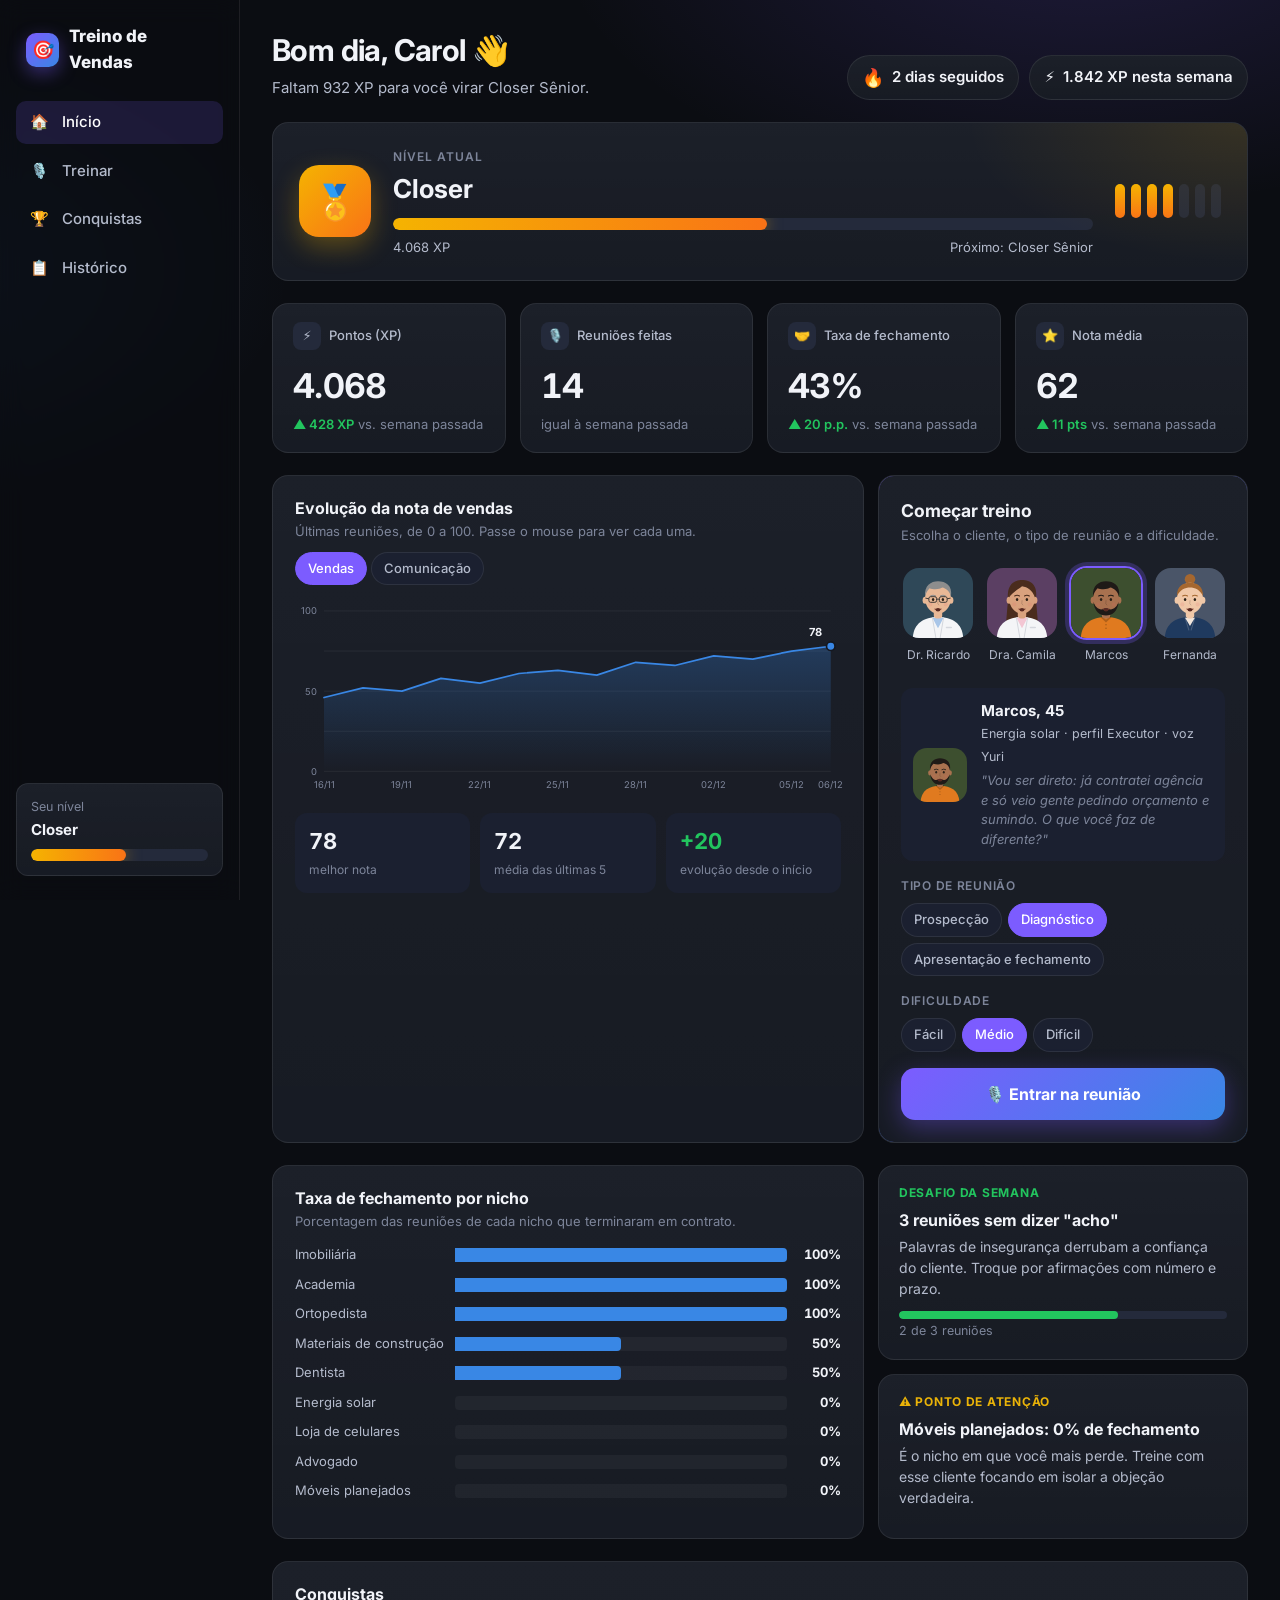
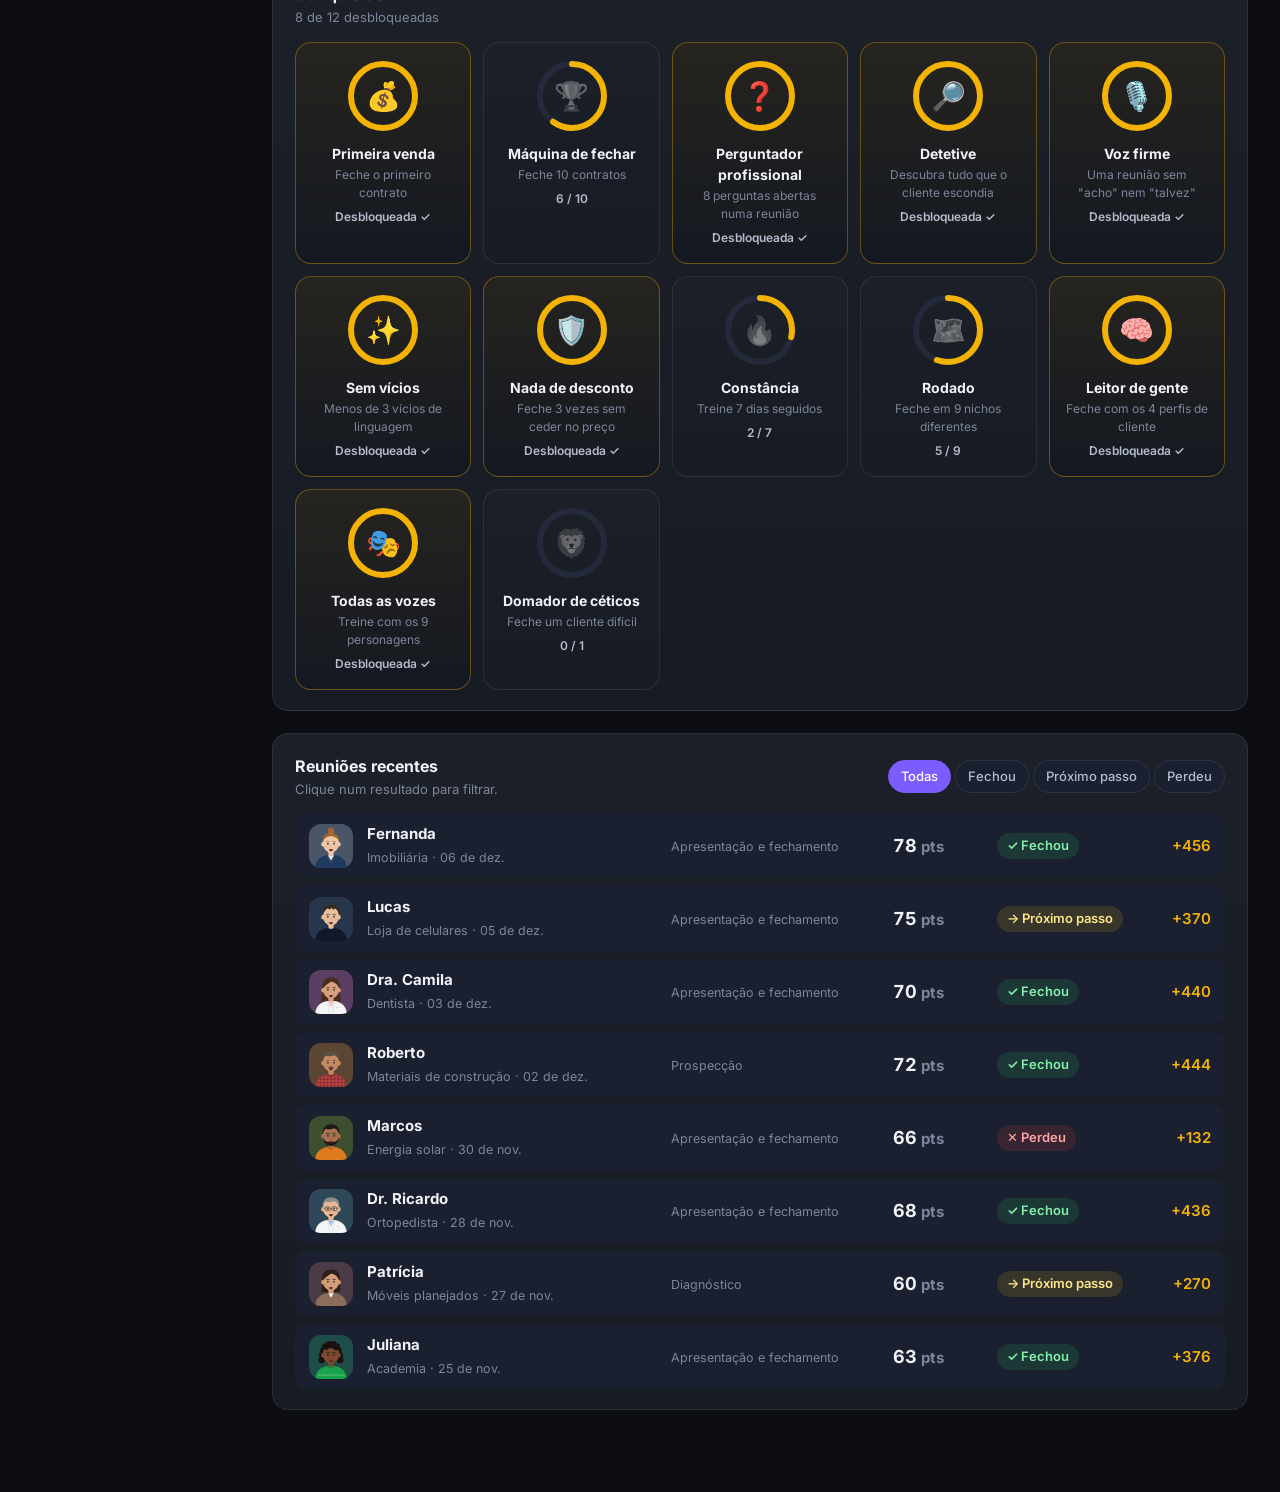
==== prototipo/index.html @ 2d4c59d6 "Página inicial com pontos, taxa de fechamento e conquistas; sala ligada ao histórico" ====
<!doctype html>
<html lang="pt-BR">
<head>
<meta charset="utf-8">
<meta name="viewport" content="width=device-width, initial-scale=1">
<title>Treino de Vendas</title>
<link rel="stylesheet" href="estilo.css">
<style>
  .app { display: grid; grid-template-columns: 240px 1fr; min-height: 100vh; }

  /* Navegação */
  .nav { position: sticky; top: 0; height: 100vh; padding: 24px 16px; display: flex; flex-direction: column; gap: 6px; border-right: 1px solid var(--borda); background: rgba(11, 13, 18, .6); backdrop-filter: blur(12px); }
  .logo { display: flex; align-items: center; gap: 10px; font-weight: 800; font-size: 17px; padding: 0 10px 20px; }
  .logo i { width: 34px; height: 34px; border-radius: 10px; background: var(--gradiente); display: grid; place-items: center; font-style: normal; font-size: 18px; box-shadow: 0 6px 18px rgba(124,92,255,.4); }
  .nav a { display: flex; align-items: center; gap: 12px; padding: 10px 12px; border-radius: 10px; color: var(--texto-2); font-weight: 500; transition: background .15s, color .15s; }
  .nav a:hover { background: var(--superficie-2); color: var(--texto); }
  .nav a.on { background: rgba(124, 92, 255, .16); color: #fff; }
  .nav a span { width: 22px; text-align: center; }
  .nav .rodape { margin-top: auto; padding: 14px; border-radius: 12px; }
  .nav .rodape small { color: var(--texto-3); display: block; }
  .nav .rodape b { display: block; margin: 2px 0 8px; }

  main { padding: 28px 32px 60px; max-width: 1280px; width: 100%; }
  section { margin-bottom: 22px; }

  /* Topo */
  .ola { display: flex; justify-content: space-between; align-items: flex-end; gap: 16px; flex-wrap: wrap; margin-bottom: 22px; }
  .ola h1 { margin: 0; font-size: 30px; letter-spacing: -.02em; }
  .ola p { margin: 4px 0 0; color: var(--texto-2); }
  .pilulas { display: flex; gap: 10px; flex-wrap: wrap; }
  .pilula { display: flex; align-items: center; gap: 8px; padding: 8px 14px; border-radius: 999px; font-weight: 600; }
  .pilula .fogo { font-size: 18px; animation: tremer 1.6s ease-in-out infinite; display: inline-block; }
  @keyframes tremer { 50% { transform: scale(1.15) rotate(-6deg); } }

  /* Nível */
  .nivel { display: grid; grid-template-columns: auto 1fr auto; gap: 22px; align-items: center; padding: 22px 26px; position: relative; overflow: hidden; }
  .nivel::after { content: ""; position: absolute; inset: 0; background: radial-gradient(400px 200px at 100% 0, rgba(245,179,1,.12), transparent 70%); pointer-events: none; }
  .medalha { width: 72px; height: 72px; border-radius: 20px; background: linear-gradient(135deg, #f5b301, #f97316); display: grid; place-items: center; font-size: 34px; box-shadow: 0 10px 26px rgba(245,179,1,.3); }
  .nivel small { color: var(--texto-3); text-transform: uppercase; letter-spacing: .08em; font-size: 12px; font-weight: 600; }
  .nivel h2 { margin: 2px 0 10px; font-size: 26px; }
  .barra-xp { height: 12px; border-radius: 6px; background: var(--superficie-3); overflow: hidden; }
  .barra-xp i { display: block; height: 100%; width: 0; border-radius: 6px; background: linear-gradient(90deg, #f5b301, #f97316); transition: width 1.2s cubic-bezier(.2,.8,.2,1); box-shadow: 0 0 16px rgba(245,179,1,.5); }
  .xp-txt { display: flex; justify-content: space-between; margin-top: 8px; color: var(--texto-2); font-size: 13px; }
  .degraus { display: flex; gap: 6px; }
  .degraus span { width: 10px; height: 34px; border-radius: 5px; background: var(--superficie-3); }
  .degraus span.on { background: linear-gradient(180deg, #f5b301, #f97316); }

  /* Indicadores */
  .indicadores { display: grid; grid-template-columns: repeat(4, 1fr); gap: 14px; }
  .indicador { padding: 18px 20px; transition: transform .2s, border-color .2s; }
  .indicador:hover { transform: translateY(-3px); border-color: var(--borda-forte); }
  .indicador .rot { color: var(--texto-2); font-size: 13px; font-weight: 500; display: flex; align-items: center; gap: 8px; }
  .indicador .rot i { font-style: normal; width: 28px; height: 28px; border-radius: 8px; display: grid; place-items: center; background: var(--superficie-3); }
  .indicador b { display: block; font-size: 34px; letter-spacing: -.02em; margin: 10px 0 4px; font-variant-numeric: tabular-nums; }
  .variacao { font-size: 13px; color: var(--texto-3); }
  .variacao .sobe { color: var(--bom); font-weight: 600; }
  .variacao .desce { color: var(--critico); font-weight: 600; }

  /* Grade principal */
  .grade-2 { display: grid; grid-template-columns: 1.6fr 1fr; gap: 14px; }
  .bloco { padding: 20px 22px; }
  .bloco-topo { display: flex; justify-content: space-between; align-items: center; gap: 10px; margin-bottom: 14px; flex-wrap: wrap; }
  .bloco h3 { margin: 0; font-size: 16px; }
  .bloco .sub { color: var(--texto-3); font-size: 13px; margin: 2px 0 0; }

  /* Gráfico de linha */
  .grafico { position: relative; }
  .grafico svg { width: 100%; height: auto; display: block; overflow: visible; }
  .grafico .grade line { stroke: rgba(255,255,255,.07); }
  .grafico .eixo text { fill: var(--texto-3); font-size: 11px; }
  .grafico .linha { fill: none; stroke: var(--serie-1); stroke-width: 2; stroke-linejoin: round; stroke-linecap: round; }
  .grafico .linha.anima { stroke-dasharray: var(--comp); stroke-dashoffset: var(--comp); animation: desenhar 1.2s cubic-bezier(.4,0,.2,1) forwards; }
  @keyframes desenhar { to { stroke-dashoffset: 0; } }
  .grafico .mira { stroke: var(--texto-3); stroke-width: 1; stroke-dasharray: 3 3; }
  .grafico .ponto { fill: var(--serie-1); stroke: var(--superficie); stroke-width: 2; }
  .dica { position: absolute; pointer-events: none; background: var(--superficie-3); border: 1px solid var(--borda-forte); border-radius: 10px; padding: 8px 12px; font-size: 13px; white-space: nowrap; transform: translate(-50%, -110%); opacity: 0; transition: opacity .12s; box-shadow: var(--sombra); }
  .dica.on { opacity: 1; }
  .dica b { display: block; font-size: 16px; }
  .dica small { color: var(--texto-2); }

  .mini { display: grid; grid-template-columns: repeat(3, 1fr); gap: 10px; margin-top: 18px; }
  .mini div { background: var(--superficie-2); border-radius: 12px; padding: 12px 14px; }
  .mini b { display: block; font-size: 22px; font-variant-numeric: tabular-nums; }
  .mini small { color: var(--texto-3); font-size: 12px; }

  /* Começar treino */
  .treino { padding: 22px; display: flex; flex-direction: column; gap: 16px; position: relative; overflow: hidden; }
  .treino::before { content: ""; position: absolute; inset: -1px; border-radius: var(--raio); padding: 1px; background: var(--gradiente); -webkit-mask: linear-gradient(#000 0 0) content-box, linear-gradient(#000 0 0); -webkit-mask-composite: xor; mask-composite: exclude; pointer-events: none; opacity: .7; }
  .rostos { display: flex; gap: 10px; overflow-x: auto; padding: 4px 2px 8px; scroll-snap-type: x mandatory; }
  .rosto { flex: 0 0 auto; width: 74px; border: 0; background: none; padding: 0; text-align: center; scroll-snap-align: start; }
  .rosto .foto { width: 74px; height: 74px; border-radius: 18px; overflow: hidden; border: 2px solid transparent; transition: transform .2s, border-color .2s; }
  .rosto .foto svg { width: 100%; height: 100%; display: block; }
  .rosto:hover .foto { transform: translateY(-3px); }
  .rosto.on .foto { border-color: var(--marca); box-shadow: 0 0 0 4px rgba(124,92,255,.25); }
  .rosto small { display: block; font-size: 12px; color: var(--texto-2); margin-top: 6px; white-space: nowrap; overflow: hidden; text-overflow: ellipsis; }
  .escolhido { display: flex; gap: 14px; align-items: center; padding: 12px; border-radius: 12px; background: var(--superficie-2); }
  .escolhido .foto { width: 54px; height: 54px; border-radius: 14px; overflow: hidden; flex: 0 0 auto; }
  .escolhido .foto svg { width: 100%; height: 100%; display: block; }
  .escolhido b { display: block; }
  .escolhido small { color: var(--texto-2); }
  .escolhido p { margin: 4px 0 0; font-size: 13px; color: var(--texto-3); font-style: italic; }
  .opcoes small { display: block; color: var(--texto-3); font-size: 12px; font-weight: 600; text-transform: uppercase; letter-spacing: .06em; margin-bottom: 8px; }
  .opcoes .linha-chips { display: flex; gap: 6px; flex-wrap: wrap; }
  .treino .botao-principal { width: 100%; }

  /* Barras por nicho */
  .barras { display: grid; gap: 10px; }
  .barra-linha { display: grid; grid-template-columns: 150px 1fr 44px; gap: 10px; align-items: center; font-size: 13px; position: relative; }
  .barra-linha span { color: var(--texto-2); white-space: nowrap; overflow: hidden; text-overflow: ellipsis; }
  .barra-linha .trilho { height: 14px; border-radius: 4px; background: rgba(255,255,255,.04); }
  .barra-linha .trilho i { display: block; height: 100%; width: 0; background: var(--serie-1); border-radius: 0 4px 4px 0; transition: width 1s cubic-bezier(.2,.8,.2,1); }
  .barra-linha b { text-align: right; font-variant-numeric: tabular-nums; }
  .barra-linha:hover .trilho i { filter: brightness(1.2); }

  /* Desafio e atenção */
  .desafio { display: grid; gap: 14px; }
  .missao { padding: 18px 20px; }
  .missao .etq { font-size: 12px; font-weight: 700; letter-spacing: .06em; text-transform: uppercase; }
  .missao h4 { margin: 6px 0 4px; font-size: 16px; }
  .missao p { margin: 0 0 12px; color: var(--texto-2); font-size: 14px; }
  .missao .prog { height: 8px; border-radius: 4px; background: var(--superficie-3); overflow: hidden; }
  .missao .prog i { display: block; height: 100%; background: var(--bom); border-radius: 4px; transition: width 1s; width: 0; }
  .missao small { color: var(--texto-3); }

  /* Conquistas */
  .conquistas { display: grid; grid-template-columns: repeat(auto-fill, minmax(170px, 1fr)); gap: 12px; }
  .medalhinha { padding: 16px; text-align: center; position: relative; transition: transform .2s; }
  .medalhinha:hover { transform: translateY(-3px) scale(1.02); }
  .anel { width: 74px; height: 74px; margin: 0 auto 10px; position: relative; }
  .anel svg { width: 100%; height: 100%; transform: rotate(-90deg); }
  .anel .fundo-anel { stroke: var(--superficie-3); }
  .anel .valor-anel { stroke: var(--ouro); stroke-linecap: round; transition: stroke-dashoffset 1.2s cubic-bezier(.2,.8,.2,1); }
  .anel span { position: absolute; inset: 0; display: grid; place-items: center; font-size: 28px; }
  .medalhinha:not(.feita) .anel span { filter: grayscale(1); opacity: .45; }
  .medalhinha.feita { border-color: rgba(245,179,1,.35); background: linear-gradient(180deg, rgba(245,179,1,.08), transparent), var(--superficie); }
  .medalhinha b { display: block; font-size: 14px; }
  .medalhinha small { display: block; color: var(--texto-3); font-size: 12px; margin-top: 2px; }
  .medalhinha .cont { font-size: 12px; color: var(--texto-2); margin-top: 6px; font-weight: 600; }

  /* Histórico */
  .lista { display: grid; gap: 8px; }
  .reuniao { display: grid; grid-template-columns: 44px 1.4fr 1fr 90px 130px 70px; gap: 14px; align-items: center; padding: 10px 14px; border-radius: 12px; background: var(--superficie-2); transition: background .15s; }
  .reuniao:hover { background: var(--superficie-3); }
  .reuniao .foto { width: 44px; height: 44px; border-radius: 12px; overflow: hidden; }
  .reuniao .foto svg { width: 100%; height: 100%; display: block; }
  .reuniao b { display: block; }
  .reuniao small { color: var(--texto-3); }
  .reuniao .nota-r { font-weight: 700; font-size: 18px; font-variant-numeric: tabular-nums; }
  .reuniao .xp-r { color: var(--ouro); font-weight: 600; text-align: right; }
  .vazio { color: var(--texto-3); padding: 20px; text-align: center; }

  @media (max-width: 1100px) {
    .indicadores { grid-template-columns: repeat(2, 1fr); }
    .grade-2 { grid-template-columns: 1fr; }
  }
  @media (max-width: 760px) {
    .app { grid-template-columns: 1fr; }
    .nav { position: fixed; top: auto; bottom: 0; left: 0; right: 0; height: auto; flex-direction: row; justify-content: space-around; padding: 8px; border-right: 0; border-top: 1px solid var(--borda); z-index: 5; }
    .nav .logo, .nav .rodape, .nav a .txt { display: none; }
    .nav a { padding: 10px; font-size: 20px; }
    main { padding: 20px 16px 90px; }
    .ola h1 { font-size: 24px; }
    .nivel { grid-template-columns: auto 1fr; padding: 18px; }
    .degraus { display: none; }
    .medalha { width: 56px; height: 56px; font-size: 26px; }
    .indicador b { font-size: 26px; }
    .barra-linha { grid-template-columns: 110px 1fr 40px; }
    .reuniao { grid-template-columns: 44px 1fr auto; }
    .reuniao .modo-r, .reuniao .nota-r, .reuniao .xp-r { display: none; }
  }
</style>
</head>
<body>
<div class="app">
  <nav class="nav">
    <div class="logo"><i>🎯</i>Treino de Vendas</div>
    <a href="#" class="on"><span>🏠</span><span class="txt">Início</span></a>
    <a href="#comecar"><span>🎙️</span><span class="txt">Treinar</span></a>
    <a href="#conquistas"><span>🏆</span><span class="txt">Conquistas</span></a>
    <a href="#historico"><span>📋</span><span class="txt">Histórico</span></a>
    <div class="rodape cartao-base">
      <small>Seu nível</small>
      <b id="nav-nivel"></b>
      <div class="barra-xp"><i id="nav-xp"></i></div>
    </div>
  </nav>

  <main>
    <div class="ola entrar">
      <div>
        <h1 id="saudacao"></h1>
        <p id="frase"></p>
      </div>
      <div class="pilulas">
        <div class="pilula cartao-base"><span class="fogo">🔥</span><span id="seq"></span></div>
        <div class="pilula cartao-base">⚡ <span id="xp-semana"></span></div>
      </div>
    </div>

    <section class="nivel cartao-base entrar" style="animation-delay:.05s">
      <div class="medalha">🏅</div>
      <div>
        <small>Nível atual</small>
        <h2 id="nivel-nome"></h2>
        <div class="barra-xp"><i id="nivel-barra"></i></div>
        <div class="xp-txt"><span id="nivel-xp"></span><span id="nivel-prox"></span></div>
      </div>
      <div class="degraus" id="degraus" title="Os 7 níveis"></div>
    </section>

    <section class="indicadores">
      <div class="indicador cartao-base entrar" style="animation-delay:.1s"><div class="rot"><i>⚡</i>Pontos (XP)</div><b data-contar="xp">0</b><div class="variacao" id="v-xp"></div></div>
      <div class="indicador cartao-base entrar" style="animation-delay:.15s"><div class="rot"><i>🎙️</i>Reuniões feitas</div><b data-contar="reunioes">0</b><div class="variacao" id="v-reunioes"></div></div>
      <div class="indicador cartao-base entrar" style="animation-delay:.2s"><div class="rot"><i>🤝</i>Taxa de fechamento</div><b data-contar="taxa" data-sufixo="%">0</b><div class="variacao" id="v-taxa"></div></div>
      <div class="indicador cartao-base entrar" style="animation-delay:.25s"><div class="rot"><i>⭐</i>Nota média</div><b data-contar="nota">0</b><div class="variacao" id="v-nota"></div></div>
    </section>

    <section class="grade-2">
      <div class="bloco cartao-base entrar" style="animation-delay:.3s">
        <div class="bloco-topo">
          <div><h3 id="titulo-grafico">Evolução da nota de vendas</h3><p class="sub">Últimas reuniões, de 0 a 100. Passe o mouse para ver cada uma.</p></div>
          <div class="linha-chips" id="serie-chips">
            <button class="chip on" data-serie="nota">Vendas</button>
            <button class="chip" data-serie="comunicacao">Comunicação</button>
          </div>
        </div>
        <div class="grafico" id="grafico"><div class="dica" id="dica"></div></div>
        <div class="mini" id="mini"></div>
      </div>

      <div class="treino cartao-base entrar" id="comecar" style="animation-delay:.35s">
        <div><h3 style="margin:0">Começar treino</h3><p class="sub" style="margin:2px 0 0;color:var(--texto-3);font-size:13px">Escolha o cliente, o tipo de reunião e a dificuldade.</p></div>
        <div class="rostos" id="rostos"></div>
        <div class="escolhido" id="escolhido"></div>
        <div class="opcoes">
          <small>Tipo de reunião</small>
          <div class="linha-chips" id="modos"></div>
        </div>
        <div class="opcoes">
          <small>Dificuldade</small>
          <div class="linha-chips" id="dificuldades"></div>
        </div>
        <button class="botao-principal" id="iniciar">🎙️ Entrar na reunião</button>
      </div>
    </section>

    <section class="grade-2">
      <div class="bloco cartao-base entrar" style="animation-delay:.4s">
        <div class="bloco-topo"><div><h3>Taxa de fechamento por nicho</h3><p class="sub">Porcentagem das reuniões de cada nicho que terminaram em contrato.</p></div></div>
        <div class="barras" id="barras"></div>
      </div>
      <div class="desafio entrar" style="animation-delay:.45s">
        <div class="missao cartao-base">
          <div class="etq" style="color:var(--bom)">Desafio da semana</div>
          <h4>3 reuniões sem dizer "acho"</h4>
          <p>Palavras de insegurança derrubam a confiança do cliente. Troque por afirmações com número e prazo.</p>
          <div class="prog"><i id="desafio-barra"></i></div>
          <small id="desafio-txt"></small>
        </div>
        <div class="missao cartao-base">
          <div class="etq" style="color:var(--atencao)">⚠ Ponto de atenção</div>
          <h4 id="atencao-titulo"></h4>
          <p id="atencao-txt"></p>
        </div>
      </div>
    </section>

    <section class="bloco cartao-base entrar" id="conquistas" style="animation-delay:.5s">
      <div class="bloco-topo"><div><h3>Conquistas</h3><p class="sub" id="conq-sub"></p></div></div>
      <div class="conquistas" id="lista-conquistas"></div>
    </section>

    <section class="bloco cartao-base entrar" id="historico" style="animation-delay:.55s">
      <div class="bloco-topo">
        <div><h3>Reuniões recentes</h3><p class="sub">Clique num resultado para filtrar.</p></div>
        <div class="linha-chips" id="filtros">
          <button class="chip on" data-f="">Todas</button>
          <button class="chip" data-f="fechou">Fechou</button>
          <button class="chip" data-f="proximo">Próximo passo</button>
          <button class="chip" data-f="perdeu">Perdeu</button>
        </div>
      </div>
      <div class="lista" id="lista"></div>
    </section>
  </main>
</div>

<script src="personagens.js"></script>
<script src="dados.js"></script>
<script>
  const $ = (id) => document.getElementById(id);
  const historico = DADOS.carregar();
  const est = DADOS.estatisticas(historico);
  const pessoa = (id) => PERSONAGENS.find((p) => p.id === id);
  const fmt = (n) => Math.round(n).toLocaleString("pt-BR");

  // Topo
  const hora = new Date().getHours();
  $("saudacao").textContent = `${hora < 12 ? "Bom dia" : hora < 18 ? "Boa tarde" : "Boa noite"}, Carol 👋`;
  $("frase").textContent = est.nivel.proximo
    ? `Faltam ${fmt(est.nivel.faltam)} XP para você virar ${est.nivel.proximo}.`
    : "Você chegou ao nível máximo. Lenda!";
  $("seq").textContent = `${est.sequencia} ${est.sequencia === 1 ? "dia seguido" : "dias seguidos"}`;
  $("xp-semana").textContent = `${fmt(est.estaSemana.xp)} XP nesta semana`;

  // Nível
  $("nivel-nome").textContent = est.nivel.nome;
  $("nav-nivel").textContent = est.nivel.nome;
  $("nivel-xp").textContent = `${fmt(est.xp)} XP`;
  $("nivel-prox").textContent = est.nivel.proximo ? `Próximo: ${est.nivel.proximo}` : "Nível máximo";
  $("degraus").innerHTML = DADOS.NIVEIS.map((n, i) => `<span class="${i <= est.nivel.indice ? "on" : ""}" title="${n.nome}"></span>`).join("");
  requestAnimationFrame(() => {
    $("nivel-barra").style.width = est.nivel.progresso * 100 + "%";
    $("nav-xp").style.width = est.nivel.progresso * 100 + "%";
  });

  // Indicadores com contagem animada
  const valores = { xp: est.xp, reunioes: est.reunioes, taxa: est.taxa * 100, nota: est.nota };
  document.querySelectorAll("[data-contar]").forEach((el) => {
    const alvo = valores[el.dataset.contar], sufixo = el.dataset.sufixo || "", t0 = performance.now();
    const passo = (t) => {
      const p = Math.min(1, (t - t0) / 1100), e = 1 - Math.pow(1 - p, 3);
      el.textContent = fmt(alvo * e) + sufixo;
      if (p < 1) requestAnimationFrame(passo);
    };
    requestAnimationFrame(passo);
    setTimeout(() => { el.textContent = fmt(alvo) + sufixo; }, 1300);
  });
  function variacao(id, agora, antes, unidade, casas) {
    const d = agora - antes;
    const txt = (casas ? d.toFixed(casas) : fmt(Math.abs(d))).replace("-", "");
    $(id).innerHTML = d === 0 ? "igual à semana passada"
      : `<span class="${d > 0 ? "sobe" : "desce"}">${d > 0 ? "▲" : "▼"} ${txt}${unidade}</span> vs. semana passada`;
  }
  variacao("v-xp", est.estaSemana.xp, est.semanaPassada.xp, " XP");
  variacao("v-reunioes", est.estaSemana.reunioes, est.semanaPassada.reunioes, "");
  variacao("v-taxa", Math.round(est.estaSemana.taxa * 100), Math.round(est.semanaPassada.taxa * 100), " p.p.");
  variacao("v-nota", Math.round(est.estaSemana.nota), Math.round(est.semanaPassada.nota), " pts");

  // Gráfico de linha (série única, com mira e dica ao passar o mouse)
  function desenharGrafico(campo) {
    const dados = historico.slice(-14);
    const L = 640, A = 230, esq = 34, dir = 12, topo = 14, base = 28;
    const x = (i) => esq + (dados.length === 1 ? (L - esq - dir) / 2 : (i * (L - esq - dir)) / (dados.length - 1));
    const y = (v) => topo + (1 - v / 100) * (A - topo - base);
    const pontos = dados.map((r, i) => [x(i), y(r[campo])]);
    const caminho = pontos.map((p, i) => (i ? "L" : "M") + p[0].toFixed(1) + " " + p[1].toFixed(1)).join(" ");
    const area = `${caminho} L ${x(dados.length - 1)} ${y(0)} L ${x(0)} ${y(0)} Z`;
    const ultimo = pontos[pontos.length - 1];
    const comp = Math.ceil(pontos.reduce((s, p, i) => (i ? s + Math.hypot(p[0] - pontos[i - 1][0], p[1] - pontos[i - 1][1]) : 0), 0));
    const datas = dados.map((r) => new Date(r.data).toLocaleDateString("pt-BR", { day: "2-digit", month: "2-digit" }));
    const g = $("grafico");
    g.querySelector("svg")?.remove();
    g.insertAdjacentHTML("afterbegin", `
      <svg viewBox="0 0 ${L} ${A}" role="img" aria-label="Evolução da nota">
        <defs><linearGradient id="area" x1="0" x2="0" y1="0" y2="1"><stop offset="0" stop-color="#3987e5" stop-opacity=".28"/><stop offset="1" stop-color="#3987e5" stop-opacity="0"/></linearGradient></defs>
        <g class="grade">${[0, 25, 50, 75, 100].map((v) => `<line x1="${esq}" x2="${L - dir}" y1="${y(v)}" y2="${y(v)}"/>`).join("")}</g>
        <g class="eixo">${[0, 50, 100].map((v) => `<text x="${esq - 8}" y="${y(v) + 4}" text-anchor="end">${v}</text>`).join("")}
          ${dados.map((r, i) => (i % 2 === 0 || i === dados.length - 1) ? `<text x="${x(i)}" y="${A - 8}" text-anchor="middle">${datas[i]}</text>` : "").join("")}</g>
        <path d="${area}" fill="url(#area)"/>
        <path class="linha anima" d="${caminho}" style="--comp:${comp}"/>
        <circle class="ponto" cx="${ultimo[0]}" cy="${ultimo[1]}" r="5"/>
        <text x="${ultimo[0] - 10}" y="${ultimo[1] - 12}" text-anchor="end" fill="var(--texto)" font-weight="700" font-size="13">${dados[dados.length - 1][campo]}</text>
        <line class="mira" id="mira" y1="${topo}" y2="${A - base}" visibility="hidden"/>
        <circle class="ponto" id="ponto-mira" r="6" visibility="hidden"/>
        <rect id="alvo" x="${esq}" y="0" width="${L - esq - dir}" height="${A}" fill="transparent"/>
      </svg>`);
    const svg = g.querySelector("svg"), dica = $("dica");
    const mover = (ev) => {
      const r = svg.getBoundingClientRect();
      const px = ((ev.touches ? ev.touches[0].clientX : ev.clientX) - r.left) * (L / r.width);
      let i = 0, melhor = Infinity;
      pontos.forEach((p, k) => { const d = Math.abs(p[0] - px); if (d < melhor) { melhor = d; i = k; } });
      const [cx, cy] = pontos[i], reuniao = dados[i], quem = pessoa(reuniao.personagem);
      $("mira").setAttribute("x1", cx); $("mira").setAttribute("x2", cx); $("mira").setAttribute("visibility", "visible");
      $("ponto-mira").setAttribute("cx", cx); $("ponto-mira").setAttribute("cy", cy); $("ponto-mira").setAttribute("visibility", "visible");
      const res = DADOS.RESULTADOS[reuniao.resultado];
      dica.innerHTML = `<b>${reuniao[campo]} pontos</b><small>${datas[i]} · ${quem.nome} · ${res.icone} ${res.rotulo}</small>`;
      dica.style.left = (cx / L) * r.width + "px";
      dica.style.top = (cy / A) * r.height + "px";
      dica.classList.add("on");
    };
    const sair = () => { dica.classList.remove("on"); $("mira").setAttribute("visibility", "hidden"); $("ponto-mira").setAttribute("visibility", "hidden"); };
    $("alvo").addEventListener("mousemove", mover);
    $("alvo").addEventListener("touchstart", mover, { passive: true });
    $("alvo").addEventListener("mouseleave", sair);

    const melhor = Math.max(...historico.map((r) => r[campo]));
    const recentes = historico.slice(-5), media = recentes.reduce((s, r) => s + r[campo], 0) / recentes.length;
    const primeiras = historico.slice(0, 5), mediaInicio = primeiras.reduce((s, r) => s + r[campo], 0) / primeiras.length;
    $("mini").innerHTML = `<div><b>${melhor}</b><small>melhor nota</small></div>
      <div><b>${Math.round(media)}</b><small>média das últimas 5</small></div>
      <div><b style="color:var(--bom)">+${Math.max(0, Math.round(media - mediaInicio))}</b><small>evolução desde o início</small></div>`;
  }
  document.querySelectorAll("#serie-chips .chip").forEach((b) => b.onclick = () => {
    document.querySelectorAll("#serie-chips .chip").forEach((c) => c.classList.toggle("on", c === b));
    $("titulo-grafico").textContent = b.dataset.serie === "nota" ? "Evolução da nota de vendas" : "Evolução da nota de comunicação";
    desenharGrafico(b.dataset.serie);
  });
  desenharGrafico("nota");

  // Começar treino
  let escolha = { p: PERSONAGENS[2].id, modo: "diagnostico", dif: "medio" };
  try { Object.assign(escolha, JSON.parse(localStorage.getItem("treino-vendas:escolha")) || {}); } catch {}
  function mostrarEscolha() {
    document.querySelectorAll(".rosto").forEach((r) => r.classList.toggle("on", r.dataset.id === escolha.p));
    const p = pessoa(escolha.p);
    $("escolhido").innerHTML = `<div class="foto">${desenharPersonagem(p)}</div><div><b>${p.nome}, ${p.idade}</b><small>${p.nicho} · perfil ${p.perfil} · voz ${p.voz}</small><p></p></div>`;
    $("escolhido").querySelector("p").textContent = `"${p.fala}"`;
    document.querySelectorAll("#modos .chip").forEach((c) => c.classList.toggle("on", c.dataset.v === escolha.modo));
    document.querySelectorAll("#dificuldades .chip").forEach((c) => c.classList.toggle("on", c.dataset.v === escolha.dif));
    try { localStorage.setItem("treino-vendas:escolha", JSON.stringify(escolha)); } catch {}
  }
  PERSONAGENS.forEach((p) => {
    const b = document.createElement("button");
    b.className = "rosto"; b.dataset.id = p.id; b.title = `${p.nome} · ${p.nicho}`;
    b.innerHTML = `<div class="foto">${desenharPersonagem(p)}</div><small>${p.nome}</small>`;
    b.onclick = () => { escolha.p = p.id; mostrarEscolha(); };
    $("rostos").append(b);
  });
  Object.entries(DADOS.MODOS).forEach(([v, rot]) => $("modos").insertAdjacentHTML("beforeend", `<button class="chip" data-v="${v}">${rot}</button>`));
  [["facil", "Fácil"], ["medio", "Médio"], ["dificil", "Difícil"]].forEach(([v, rot]) => $("dificuldades").insertAdjacentHTML("beforeend", `<button class="chip" data-v="${v}">${rot}</button>`));
  document.querySelectorAll("#modos .chip").forEach((c) => c.onclick = () => { escolha.modo = c.dataset.v; mostrarEscolha(); });
  document.querySelectorAll("#dificuldades .chip").forEach((c) => c.onclick = () => { escolha.dif = c.dataset.v; mostrarEscolha(); });
  $("iniciar").onclick = () => { location.href = `sala.html?p=${escolha.p}&modo=${escolha.modo}&dif=${escolha.dif}`; };
  mostrarEscolha();

  // Barras por nicho
  const porNicho = {};
  historico.forEach((r) => {
    const n = pessoa(r.personagem).nicho;
    porNicho[n] = porNicho[n] || { total: 0, fechou: 0 };
    porNicho[n].total++; if (r.resultado === "fechou") porNicho[n].fechou++;
  });
  const linhas = Object.entries(porNicho).map(([n, v]) => ({ n, taxa: v.fechou / v.total, ...v })).sort((a, b) => b.taxa - a.taxa);
  $("barras").innerHTML = linhas.map((l) => `<div class="barra-linha" title="${l.fechou} de ${l.total} reuniões fecharam"><span>${l.n}</span><div class="trilho"><i data-w="${l.taxa * 100}"></i></div><b>${Math.round(l.taxa * 100)}%</b></div>`).join("");
  requestAnimationFrame(() => document.querySelectorAll(".trilho i").forEach((i) => i.style.width = i.dataset.w + "%"));

  // Desafio e ponto de atenção
  const semAcho = historico.filter((r) => Date.now() - new Date(r.data) < 7 * 86400000 && r.inseguranca === 0).length;
  $("desafio-txt").textContent = `${Math.min(semAcho, 3)} de 3 reuniões`;
  requestAnimationFrame(() => $("desafio-barra").style.width = Math.min(semAcho, 3) / 3 * 100 + "%");
  const pior = linhas[linhas.length - 1];
  const descontos = historico.filter((r) => r.cedeuDesconto).length;
  if (descontos >= 2) {
    $("atencao-titulo").textContent = `Desconto sem contrapartida em ${descontos} fechamentos`;
    $("atencao-txt").textContent = 'Antes de baixar o preço, troque por condição: "Se eu fizer X, você fecha o contrato de 6 meses?"';
  } else if (pior) {
    $("atencao-titulo").textContent = `${pior.n}: ${Math.round(pior.taxa * 100)}% de fechamento`;
    $("atencao-txt").textContent = "É o nicho em que você mais perde. Treine com esse cliente focando em isolar a objeção verdadeira.";
  }

  // Conquistas com anel de progresso
  const conq = DADOS.conquistas(historico);
  $("conq-sub").textContent = `${conq.filter((c) => c.feita).length} de ${conq.length} desbloqueadas`;
  const C = 2 * Math.PI * 32;
  $("lista-conquistas").innerHTML = conq.map((c) => `
    <div class="medalhinha cartao-base ${c.feita ? "feita" : ""}" title="${c.desc}">
      <div class="anel"><svg viewBox="0 0 74 74"><circle class="fundo-anel" cx="37" cy="37" r="32" fill="none" stroke-width="6"/>
        <circle class="valor-anel" cx="37" cy="37" r="32" fill="none" stroke-width="6" stroke-dasharray="${C}" stroke-dashoffset="${C}" data-p="${c.atual / c.meta}"/></svg><span>${c.icone}</span></div>
      <b>${c.nome}</b><small>${c.desc}</small><div class="cont">${c.feita ? "Desbloqueada ✓" : `${c.atual} / ${c.meta}`}</div>
    </div>`).join("");
  requestAnimationFrame(() => document.querySelectorAll(".valor-anel").forEach((a) => a.style.strokeDashoffset = C * (1 - a.dataset.p)));

  // Histórico
  function mostrarLista(filtro) {
    const sel = historico.slice().reverse().filter((r) => !filtro || r.resultado === filtro).slice(0, 8);
    $("lista").innerHTML = sel.length ? sel.map((r) => {
      const p = pessoa(r.personagem), res = DADOS.RESULTADOS[r.resultado];
      const data = new Date(r.data).toLocaleDateString("pt-BR", { day: "2-digit", month: "short" });
      return `<div class="reuniao"><div class="foto">${desenharPersonagem(p)}</div>
        <div><b>${p.nome}</b><small>${p.nicho} · ${data}</small></div>
        <div class="modo-r"><small>${DADOS.MODOS[r.modo]}</small></div>
        <div class="nota-r">${r.nota}<small> pts</small></div>
        <div><span class="status ${r.resultado}">${res.icone} ${res.rotulo}</span></div>
        <div class="xp-r">+${r.xp}</div></div>`;
    }).join("") : '<div class="vazio">Nenhuma reunião com esse resultado ainda.</div>';
  }
  document.querySelectorAll("#filtros .chip").forEach((b) => b.onclick = () => {
    document.querySelectorAll("#filtros .chip").forEach((c) => c.classList.toggle("on", c === b));
    mostrarLista(b.dataset.f);
  });
  mostrarLista("");
</script>
</body>
</html>
---- prototipo/estilo.css ----
@import url("https://fonts.googleapis.com/css2?family=Inter:wght@400;500;600;700;800&display=swap");

:root {
  color-scheme: dark;
  --fundo: #0b0d12;
  --superficie: #141821;
  --superficie-2: #1b2030;
  --superficie-3: #242a3b;
  --borda: rgba(255, 255, 255, .08);
  --borda-forte: rgba(255, 255, 255, .16);
  --texto: #f1f3f8;
  --texto-2: #b4bbcc;
  --texto-3: #7d859a;
  --marca: #7c5cff;
  --marca-2: #3987e5;
  --gradiente: linear-gradient(135deg, #7c5cff 0%, #3987e5 100%);
  --ouro: #f5b301;
  --serie-1: #3987e5;
  --bom: #22c55e;
  --atencao: #eab308;
  --critico: #ef4444;
  --raio: 16px;
  --sombra: 0 10px 30px rgba(0, 0, 0, .35);
}

* { box-sizing: border-box; }
html, body { margin: 0; }
body {
  background:
    radial-gradient(900px 500px at 85% -10%, rgba(124, 92, 255, .18), transparent 60%),
    radial-gradient(700px 400px at -10% 30%, rgba(57, 135, 229, .12), transparent 60%),
    var(--fundo);
  background-attachment: fixed;
  color: var(--texto);
  font: 15px/1.5 Inter, system-ui, -apple-system, "Segoe UI", sans-serif;
  -webkit-font-smoothing: antialiased;
}
button { font: inherit; color: inherit; cursor: pointer; }
a { color: inherit; text-decoration: none; }

.cartao-base {
  background: linear-gradient(180deg, rgba(255,255,255,.035), rgba(255,255,255,.01)), var(--superficie);
  border: 1px solid var(--borda);
  border-radius: var(--raio);
}

.chip {
  display: inline-flex; align-items: center; gap: 6px;
  padding: 6px 12px; border-radius: 999px; font-size: 13px; font-weight: 500;
  background: var(--superficie-2); border: 1px solid var(--borda); color: var(--texto-2);
  transition: background .15s, color .15s, border-color .15s;
}
.chip:hover { color: var(--texto); border-color: var(--borda-forte); }
.chip.on { background: var(--marca); border-color: var(--marca); color: #fff; }

.botao-principal {
  display: inline-flex; align-items: center; justify-content: center; gap: 10px;
  height: 52px; padding: 0 26px; border: 0; border-radius: 14px;
  background: var(--gradiente); color: #fff; font-weight: 700; font-size: 16px;
  box-shadow: 0 8px 24px rgba(124, 92, 255, .35);
  transition: transform .15s, box-shadow .15s;
}
.botao-principal:hover { transform: translateY(-2px); box-shadow: 0 12px 30px rgba(124, 92, 255, .45); }
.botao-principal:active { transform: translateY(0); }

.status { display: inline-flex; align-items: center; gap: 6px; font-size: 13px; font-weight: 600; padding: 3px 10px; border-radius: 999px; }
.status.fechou { color: #86efac; background: rgba(34, 197, 94, .14); }
.status.proximo { color: #fde68a; background: rgba(234, 179, 8, .14); }
.status.perdeu { color: #fca5a5; background: rgba(239, 68, 68, .14); }

.entrar { opacity: 0; transform: translateY(12px); animation: entrar .5s cubic-bezier(.2, .8, .2, 1) forwards; }
@keyframes entrar { to { opacity: 1; transform: none; } }

@media (prefers-reduced-motion: reduce) {
  *, *::before, *::after { animation-duration: .01ms !important; transition-duration: .01ms !important; }
}
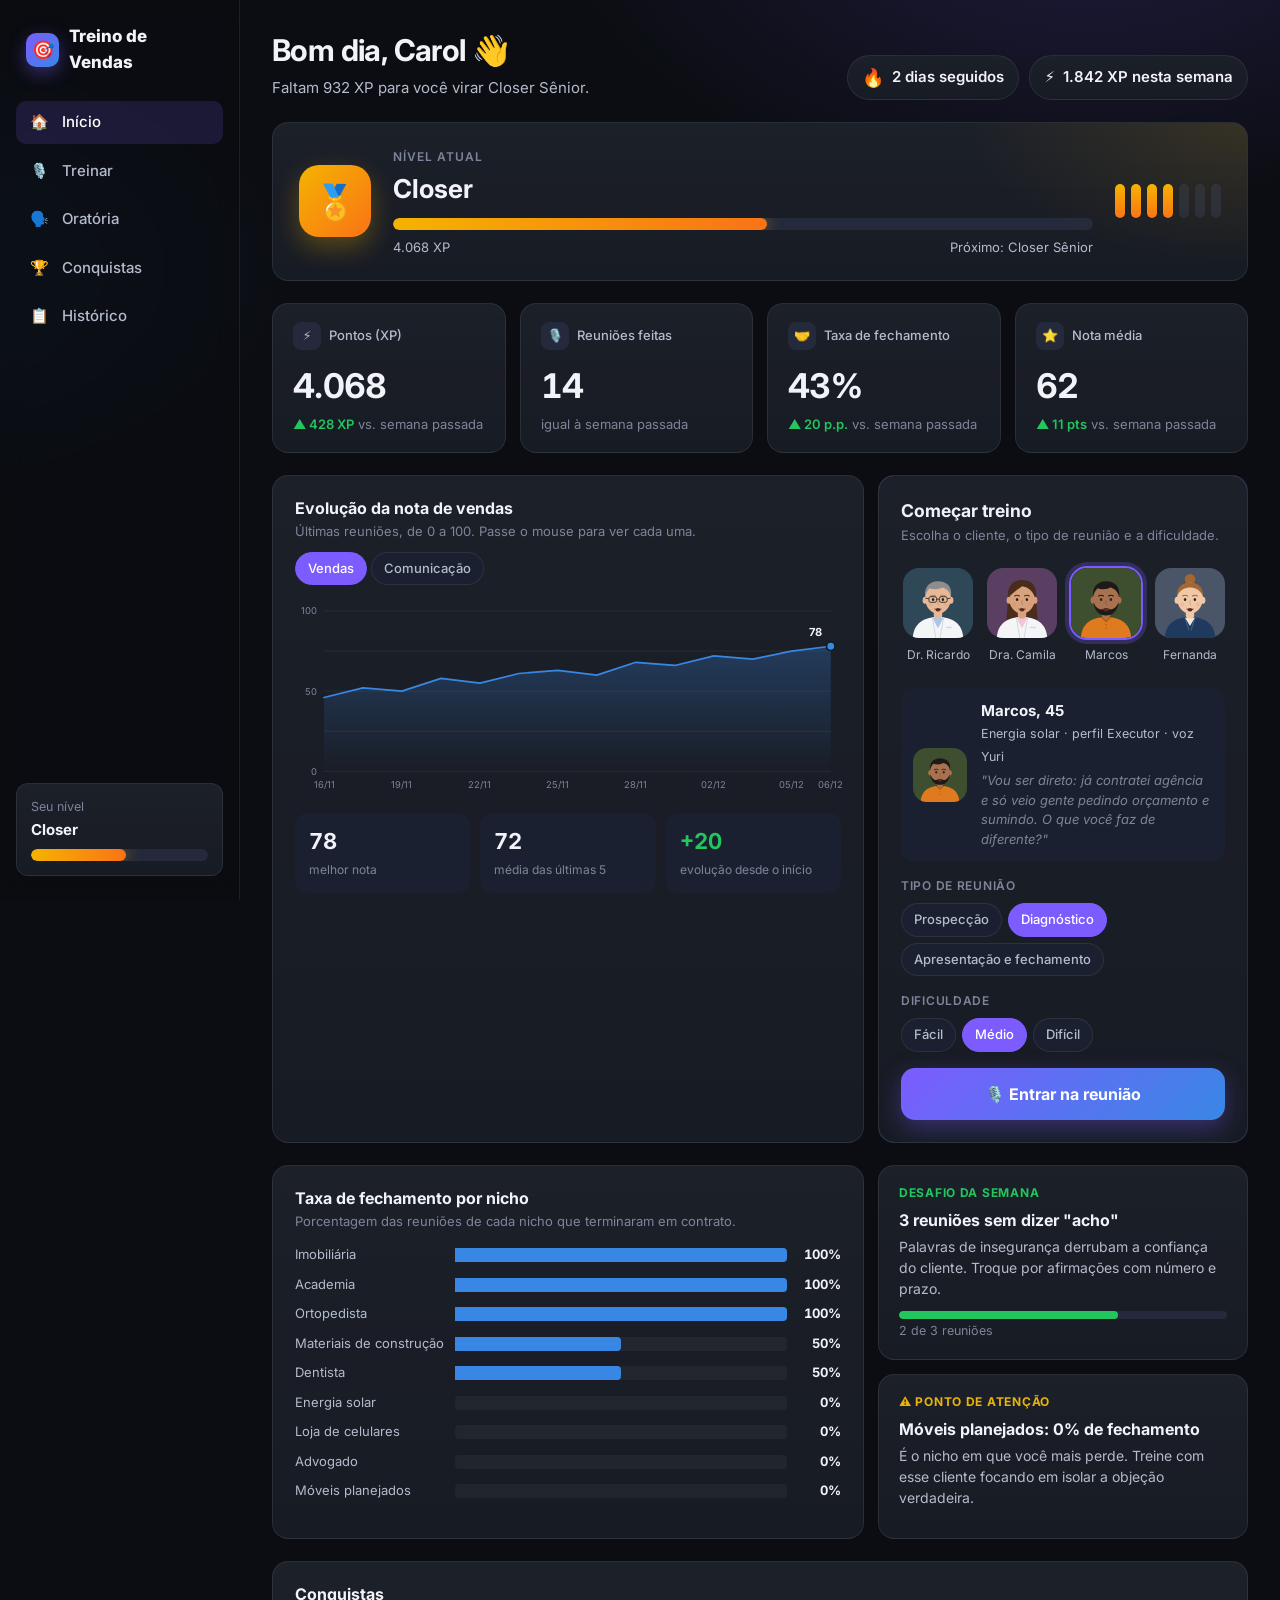
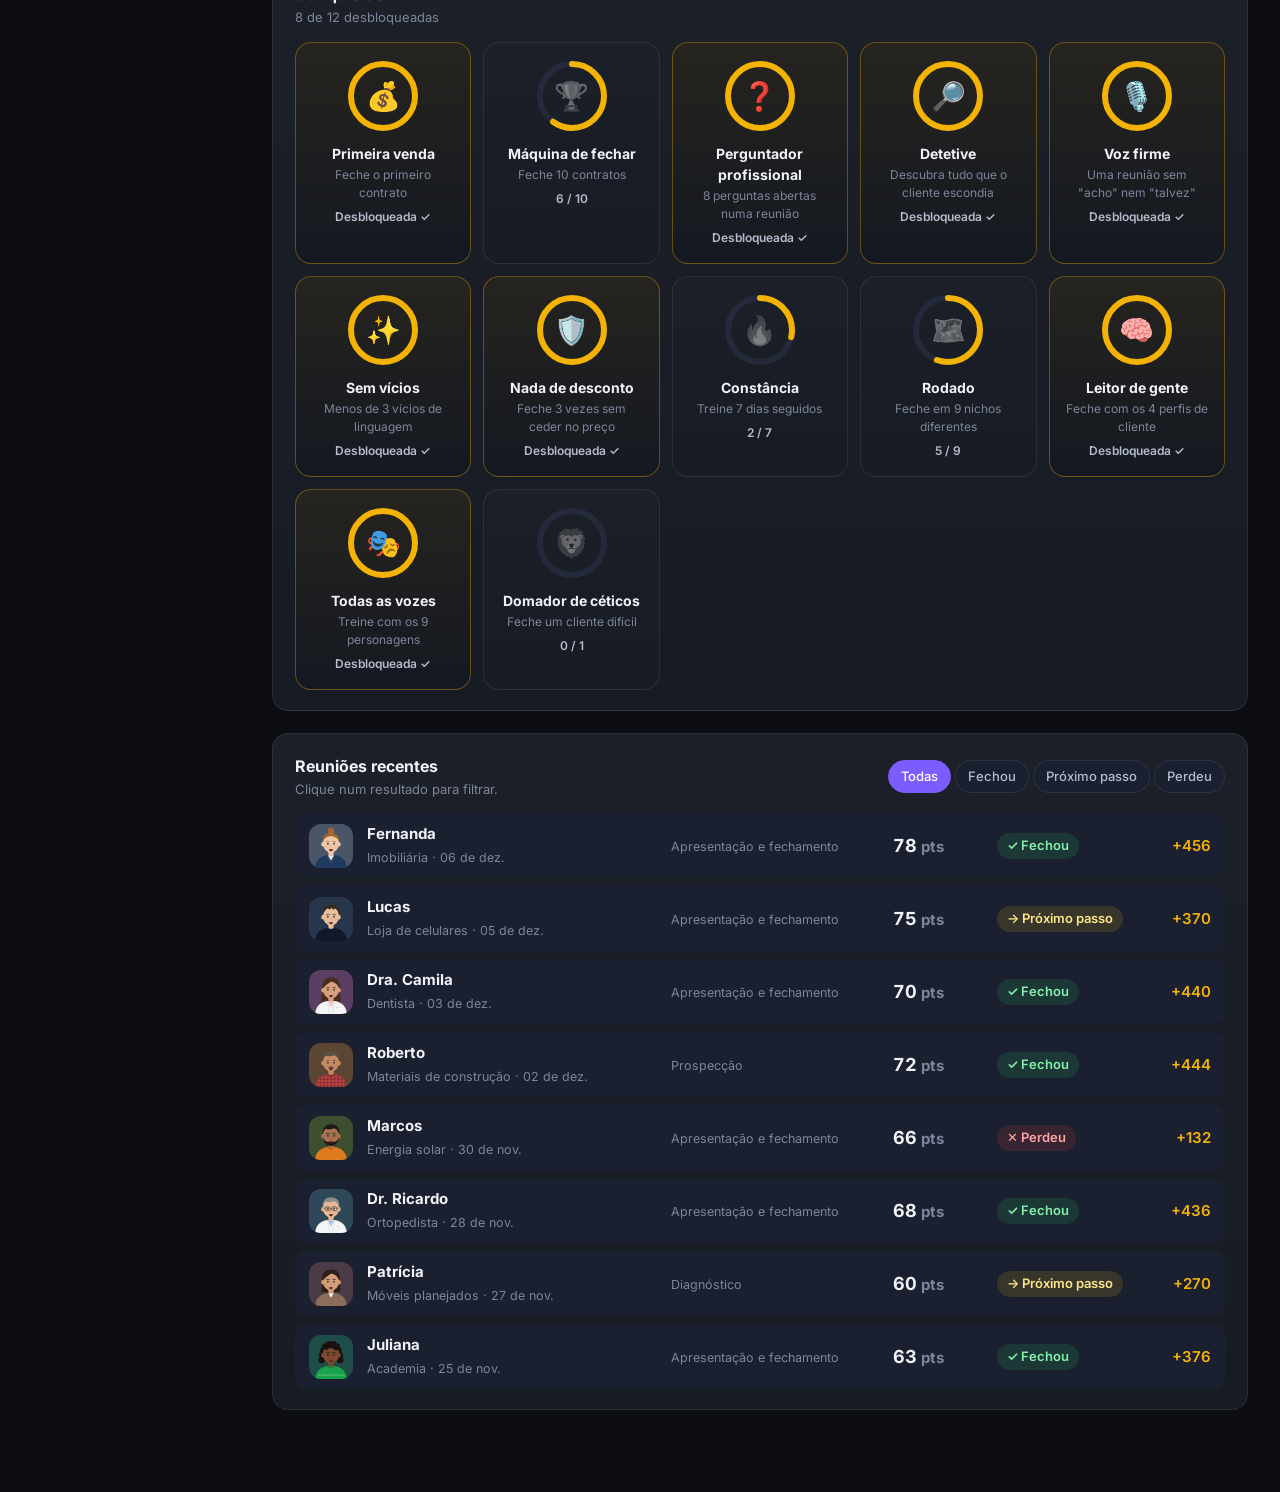
==== commit b98fb3a3: "Protótipo da área de Oratória com análise de voz pelo microfone" ====
--- a/prototipo/index.html
+++ b/prototipo/index.html
@@ -176,6 +176,7 @@
     <div class="logo"><i>🎯</i>Treino de Vendas</div>
     <a href="#" class="on"><span>🏠</span><span class="txt">Início</span></a>
     <a href="#comecar"><span>🎙️</span><span class="txt">Treinar</span></a>
+    <a href="oratoria.html"><span>🗣️</span><span class="txt">Oratória</span></a>
     <a href="#conquistas"><span>🏆</span><span class="txt">Conquistas</span></a>
     <a href="#historico"><span>📋</span><span class="txt">Histórico</span></a>
     <div class="rodape cartao-base">
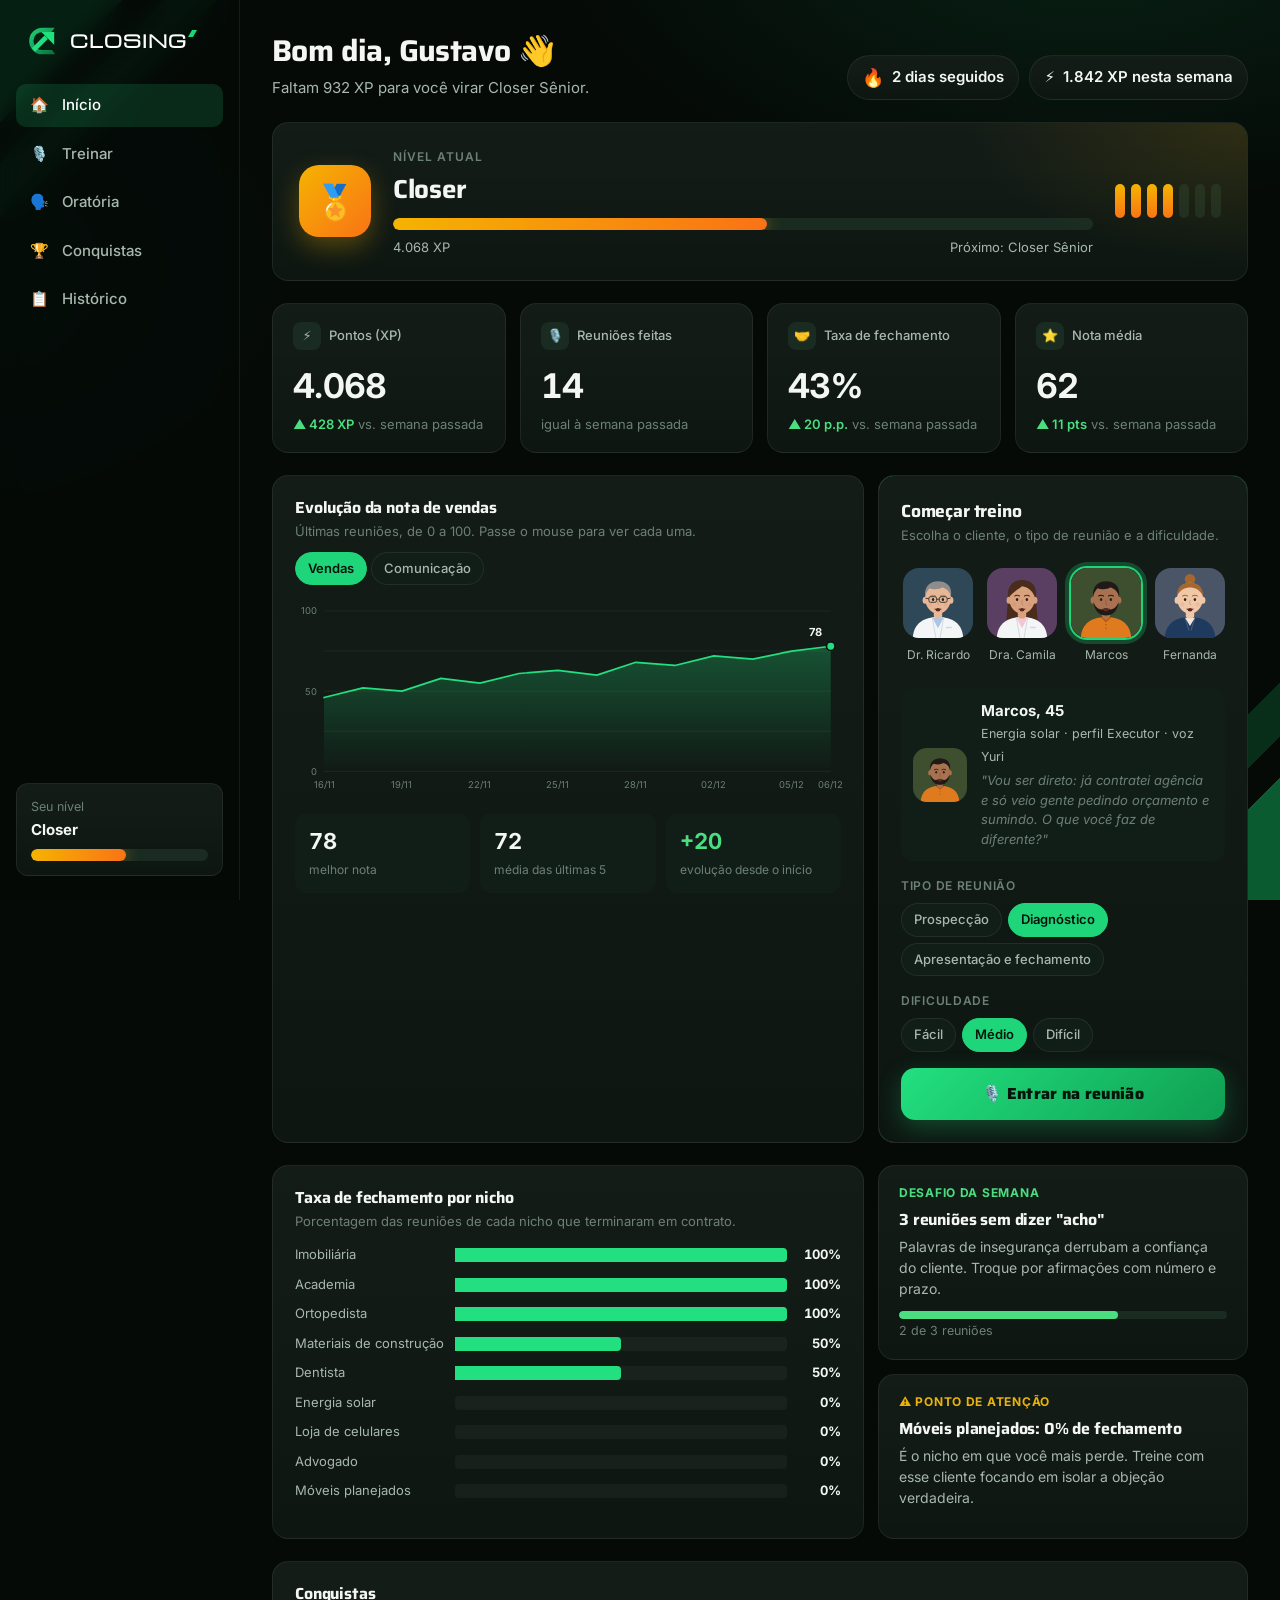
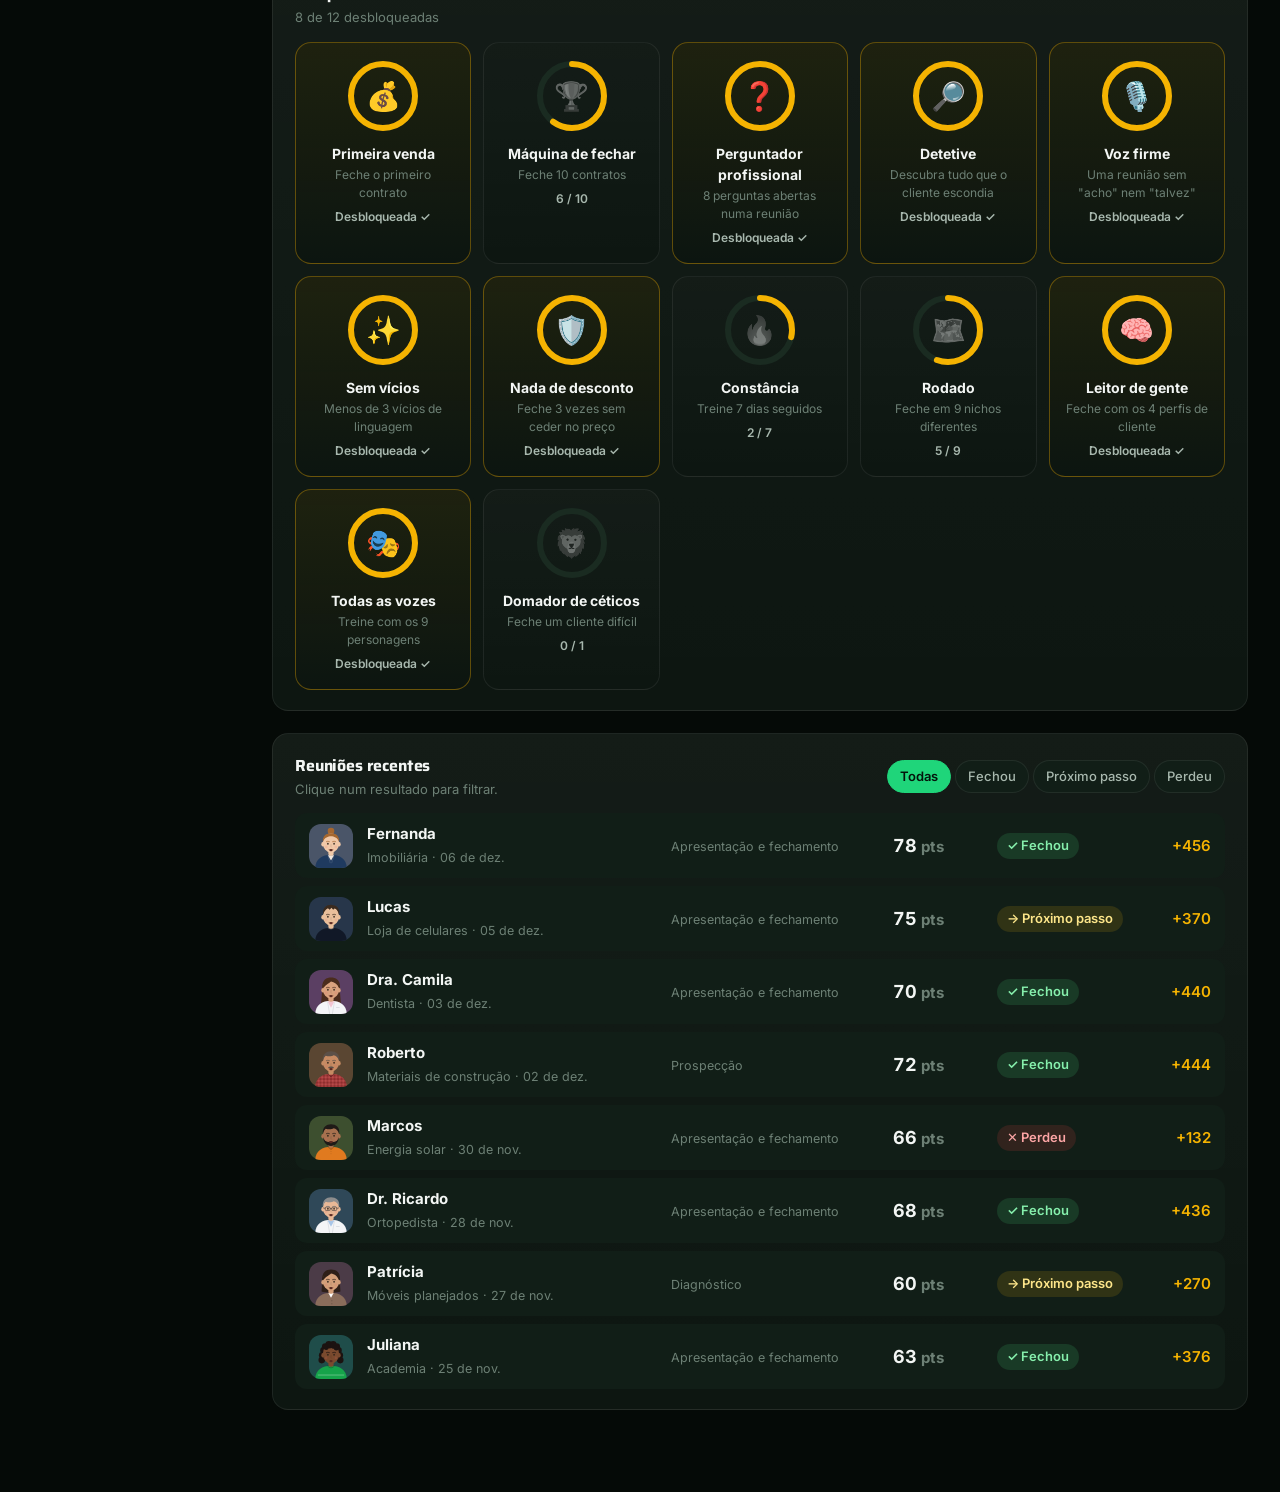
==== commit 78135d14: "Identidade visual Closing e textos para o Gustavo Aplica a logomarca Closing (verde e preto, símbolo" ====
--- a/prototipo/index.html
+++ b/prototipo/index.html
@@ -3,18 +3,19 @@
 <head>
 <meta charset="utf-8">
 <meta name="viewport" content="width=device-width, initial-scale=1">
-<title>Treino de Vendas</title>
+<title>Closing</title>
+<link rel="icon" href="marca/icone.svg" type="image/svg+xml">
 <link rel="stylesheet" href="estilo.css">
 <style>
   .app { display: grid; grid-template-columns: 240px 1fr; min-height: 100vh; }
 
   /* Navegação */
-  .nav { position: sticky; top: 0; height: 100vh; padding: 24px 16px; display: flex; flex-direction: column; gap: 6px; border-right: 1px solid var(--borda); background: rgba(11, 13, 18, .6); backdrop-filter: blur(12px); }
+  .nav { position: sticky; top: 0; height: 100vh; padding: 24px 16px; display: flex; flex-direction: column; gap: 6px; border-right: 1px solid var(--borda); background: rgba(5, 10, 7, .72); backdrop-filter: blur(12px); }
   .logo { display: flex; align-items: center; gap: 10px; font-weight: 800; font-size: 17px; padding: 0 10px 20px; }
-  .logo i { width: 34px; height: 34px; border-radius: 10px; background: var(--gradiente); display: grid; place-items: center; font-style: normal; font-size: 18px; box-shadow: 0 6px 18px rgba(124,92,255,.4); }
+  .logo i { width: 34px; height: 34px; border-radius: 10px; background: var(--gradiente); display: grid; place-items: center; font-style: normal; font-size: 18px; box-shadow: 0 6px 18px rgba(31,213,122,.4); }
   .nav a { display: flex; align-items: center; gap: 12px; padding: 10px 12px; border-radius: 10px; color: var(--texto-2); font-weight: 500; transition: background .15s, color .15s; }
   .nav a:hover { background: var(--superficie-2); color: var(--texto); }
-  .nav a.on { background: rgba(124, 92, 255, .16); color: #fff; }
+  .nav a.on { background: rgba(31,213,122, .16); color: #fff; }
   .nav a span { width: 22px; text-align: center; }
   .nav .rodape { margin-top: auto; padding: 14px; border-radius: 12px; }
   .nav .rodape small { color: var(--texto-3); display: block; }
@@ -91,7 +92,7 @@
   .rosto .foto { width: 74px; height: 74px; border-radius: 18px; overflow: hidden; border: 2px solid transparent; transition: transform .2s, border-color .2s; }
   .rosto .foto svg { width: 100%; height: 100%; display: block; }
   .rosto:hover .foto { transform: translateY(-3px); }
-  .rosto.on .foto { border-color: var(--marca); box-shadow: 0 0 0 4px rgba(124,92,255,.25); }
+  .rosto.on .foto { border-color: var(--marca); box-shadow: 0 0 0 4px rgba(31,213,122,.25); }
   .rosto small { display: block; font-size: 12px; color: var(--texto-2); margin-top: 6px; white-space: nowrap; overflow: hidden; text-overflow: ellipsis; }
   .escolhido { display: flex; gap: 14px; align-items: center; padding: 12px; border-radius: 12px; background: var(--superficie-2); }
   .escolhido .foto { width: 54px; height: 54px; border-radius: 14px; overflow: hidden; flex: 0 0 auto; }
@@ -173,7 +174,7 @@
 <body>
 <div class="app">
   <nav class="nav">
-    <div class="logo"><i>🎯</i>Treino de Vendas</div>
+    <div class="logo" data-marca="logo"></div>
     <a href="#" class="on"><span>🏠</span><span class="txt">Início</span></a>
     <a href="#comecar"><span>🎙️</span><span class="txt">Treinar</span></a>
     <a href="oratoria.html"><span>🗣️</span><span class="txt">Oratória</span></a>
@@ -286,6 +287,7 @@
   </main>
 </div>
 
+<script src="marca.js"></script>
 <script src="personagens.js"></script>
 <script src="dados.js"></script>
 <script>
@@ -297,7 +299,7 @@
 
   // Topo
   const hora = new Date().getHours();
-  $("saudacao").textContent = `${hora < 12 ? "Bom dia" : hora < 18 ? "Boa tarde" : "Boa noite"}, Carol 👋`;
+  $("saudacao").textContent = `${hora < 12 ? "Bom dia" : hora < 18 ? "Boa tarde" : "Boa noite"}, ${PERFIL.nome} 👋`;
   $("frase").textContent = est.nivel.proximo
     ? `Faltam ${fmt(est.nivel.faltam)} XP para você virar ${est.nivel.proximo}.`
     : "Você chegou ao nível máximo. Lenda!";
@@ -354,7 +356,7 @@
     g.querySelector("svg")?.remove();
     g.insertAdjacentHTML("afterbegin", `
       <svg viewBox="0 0 ${L} ${A}" role="img" aria-label="Evolução da nota">
-        <defs><linearGradient id="area" x1="0" x2="0" y1="0" y2="1"><stop offset="0" stop-color="#3987e5" stop-opacity=".28"/><stop offset="1" stop-color="#3987e5" stop-opacity="0"/></linearGradient></defs>
+        <defs><linearGradient id="area" x1="0" x2="0" y1="0" y2="1"><stop offset="0" stop-color="#22e07f" stop-opacity=".28"/><stop offset="1" stop-color="#22e07f" stop-opacity="0"/></linearGradient></defs>
         <g class="grade">${[0, 25, 50, 75, 100].map((v) => `<line x1="${esq}" x2="${L - dir}" y1="${y(v)}" y2="${y(v)}"/>`).join("")}</g>
         <g class="eixo">${[0, 50, 100].map((v) => `<text x="${esq - 8}" y="${y(v) + 4}" text-anchor="end">${v}</text>`).join("")}
           ${dados.map((r, i) => (i % 2 === 0 || i === dados.length - 1) ? `<text x="${x(i)}" y="${A - 8}" text-anchor="middle">${datas[i]}</text>` : "").join("")}</g>
--- a/prototipo/estilo.css
+++ b/prototipo/estilo.css
@@ -1,45 +1,60 @@
-@import url("https://fonts.googleapis.com/css2?family=Inter:wght@400;500;600;700;800&display=swap");
+@import url("https://fonts.googleapis.com/css2?family=Inter:wght@400;500;600;700;800&family=Michroma&family=Saira:wght@500;600;700;800&display=swap");
 
+/* Identidade Closing: preto esverdeado, verde vivo e branco. */
 :root {
   color-scheme: dark;
-  --fundo: #0b0d12;
-  --superficie: #141821;
-  --superficie-2: #1b2030;
-  --superficie-3: #242a3b;
-  --borda: rgba(255, 255, 255, .08);
-  --borda-forte: rgba(255, 255, 255, .16);
-  --texto: #f1f3f8;
-  --texto-2: #b4bbcc;
-  --texto-3: #7d859a;
-  --marca: #7c5cff;
-  --marca-2: #3987e5;
-  --gradiente: linear-gradient(135deg, #7c5cff 0%, #3987e5 100%);
+  --fundo: #050a07;
+  --superficie: #0c1510;
+  --superficie-2: #111e17;
+  --superficie-3: #1a2b21;
+  --borda: rgba(255, 255, 255, .07);
+  --borda-forte: rgba(255, 255, 255, .15);
+  --texto: #f3f6f4;
+  --texto-2: #a8b8ae;
+  --texto-3: #6d8075;
+  --marca: #1fd57a;
+  --marca-2: #0f9f52;
+  --marca-escura: #0b4d2a;
+  --gradiente: linear-gradient(135deg, #22e07f 0%, #0f9f52 100%);
   --ouro: #f5b301;
-  --serie-1: #3987e5;
-  --bom: #22c55e;
+  --serie-1: #22e07f;
+  --bom: #4ade80;
   --atencao: #eab308;
   --critico: #ef4444;
   --raio: 16px;
-  --sombra: 0 10px 30px rgba(0, 0, 0, .35);
+  --sombra: 0 10px 30px rgba(0, 0, 0, .45);
+  --titulo: Saira, Inter, system-ui, sans-serif;
 }
 
 * { box-sizing: border-box; }
 html, body { margin: 0; }
 body {
   background:
-    radial-gradient(900px 500px at 85% -10%, rgba(124, 92, 255, .18), transparent 60%),
-    radial-gradient(700px 400px at -10% 30%, rgba(57, 135, 229, .12), transparent 60%),
+    radial-gradient(900px 500px at 85% -10%, rgba(31, 213, 122, .12), transparent 60%),
+    radial-gradient(700px 420px at -10% 30%, rgba(15, 159, 82, .10), transparent 60%),
     var(--fundo);
   background-attachment: fixed;
   color: var(--texto);
   font: 15px/1.5 Inter, system-ui, -apple-system, "Segoe UI", sans-serif;
   -webkit-font-smoothing: antialiased;
 }
+/* Faixas verdes na diagonal, como no logo. */
+body::before, body::after {
+  content: ""; position: fixed; width: 340px; height: 340px; pointer-events: none; z-index: -1; opacity: .55;
+}
+body::before { top: 0; left: 0; background: linear-gradient(135deg, #0f9f52 0 18%, transparent 18% 24%, #0b4d2a 24% 32%, transparent 32%); }
+body::after { bottom: 0; right: 0; background: linear-gradient(315deg, #0f9f52 0 18%, transparent 18% 24%, #0b4d2a 24% 32%, transparent 32%); }
+
+h1, h2, h3, h4 { font-family: var(--titulo); letter-spacing: -.01em; }
 button { font: inherit; color: inherit; cursor: pointer; }
 a { color: inherit; text-decoration: none; }
 
+.wordmark { font-family: Michroma, var(--titulo); font-size: 17px; letter-spacing: .06em; color: #fff; position: relative; padding-right: 8px; }
+.wordmark::after { content: ""; position: absolute; right: 0; top: 2px; width: 5px; height: 7px; background: var(--marca); transform: skewX(-30deg); }
+[data-marca="logo"] { display: inline-flex; align-items: center; gap: 10px; }
+
 .cartao-base {
-  background: linear-gradient(180deg, rgba(255,255,255,.035), rgba(255,255,255,.01)), var(--superficie);
+  background: linear-gradient(180deg, rgba(255,255,255,.03), rgba(255,255,255,.005)), var(--superficie);
   border: 1px solid var(--borda);
   border-radius: var(--raio);
 }
@@ -51,26 +66,27 @@
   transition: background .15s, color .15s, border-color .15s;
 }
 .chip:hover { color: var(--texto); border-color: var(--borda-forte); }
-.chip.on { background: var(--marca); border-color: var(--marca); color: #fff; }
+.chip.on { background: var(--marca); border-color: var(--marca); color: #04140b; font-weight: 600; }
 
 .botao-principal {
   display: inline-flex; align-items: center; justify-content: center; gap: 10px;
   height: 52px; padding: 0 26px; border: 0; border-radius: 14px;
-  background: var(--gradiente); color: #fff; font-weight: 700; font-size: 16px;
-  box-shadow: 0 8px 24px rgba(124, 92, 255, .35);
+  background: var(--gradiente); color: #04140b; font-weight: 800; font-size: 16px; font-family: var(--titulo); letter-spacing: .02em;
+  box-shadow: 0 8px 24px rgba(31, 213, 122, .28);
   transition: transform .15s, box-shadow .15s;
 }
-.botao-principal:hover { transform: translateY(-2px); box-shadow: 0 12px 30px rgba(124, 92, 255, .45); }
+.botao-principal:hover { transform: translateY(-2px); box-shadow: 0 12px 30px rgba(31, 213, 122, .4); }
 .botao-principal:active { transform: translateY(0); }
 
 .status { display: inline-flex; align-items: center; gap: 6px; font-size: 13px; font-weight: 600; padding: 3px 10px; border-radius: 999px; }
-.status.fechou { color: #86efac; background: rgba(34, 197, 94, .14); }
+.status.fechou { color: #86efac; background: rgba(74, 222, 128, .14); }
 .status.proximo { color: #fde68a; background: rgba(234, 179, 8, .14); }
 .status.perdeu { color: #fca5a5; background: rgba(239, 68, 68, .14); }
 
 .entrar { opacity: 0; transform: translateY(12px); animation: entrar .5s cubic-bezier(.2, .8, .2, 1) forwards; }
 @keyframes entrar { to { opacity: 1; transform: none; } }
 
+@media (max-width: 760px) { body::before, body::after { width: 180px; height: 180px; } }
 @media (prefers-reduced-motion: reduce) {
   *, *::before, *::after { animation-duration: .01ms !important; transition-duration: .01ms !important; }
 }
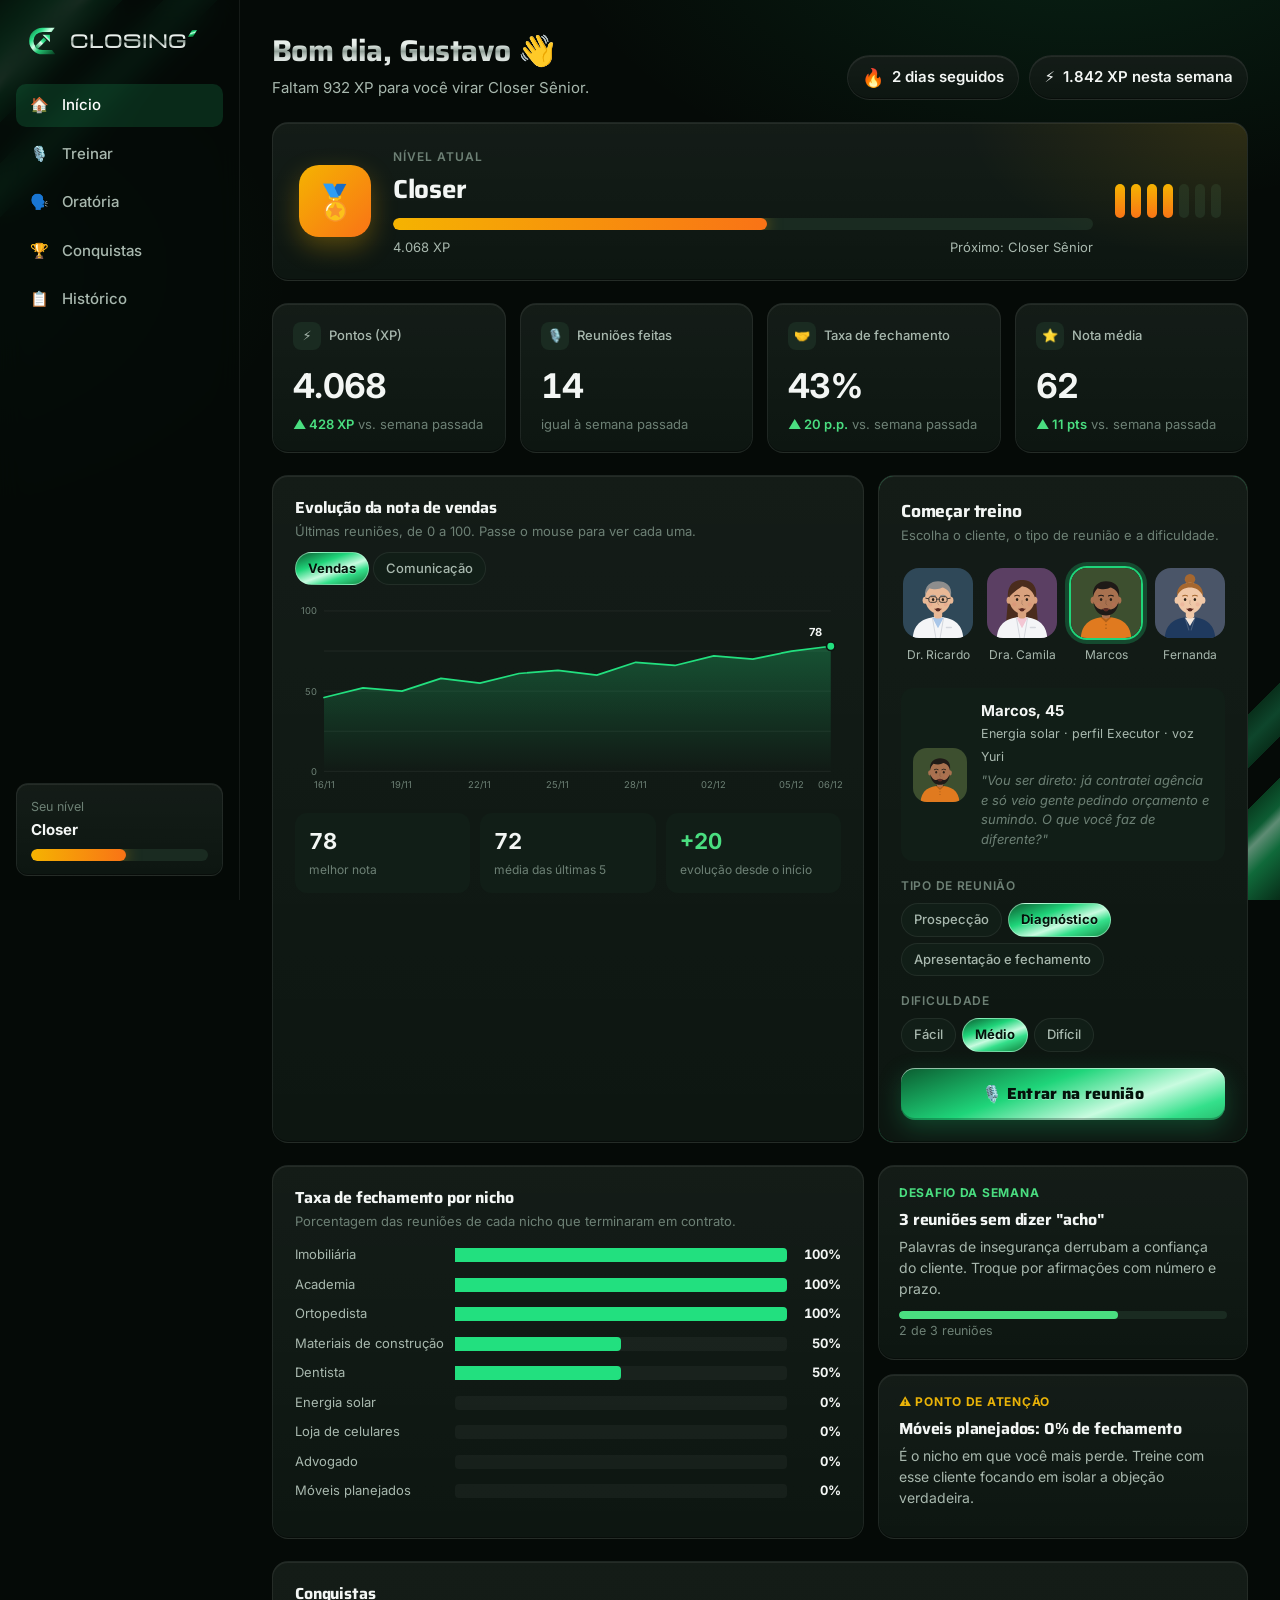
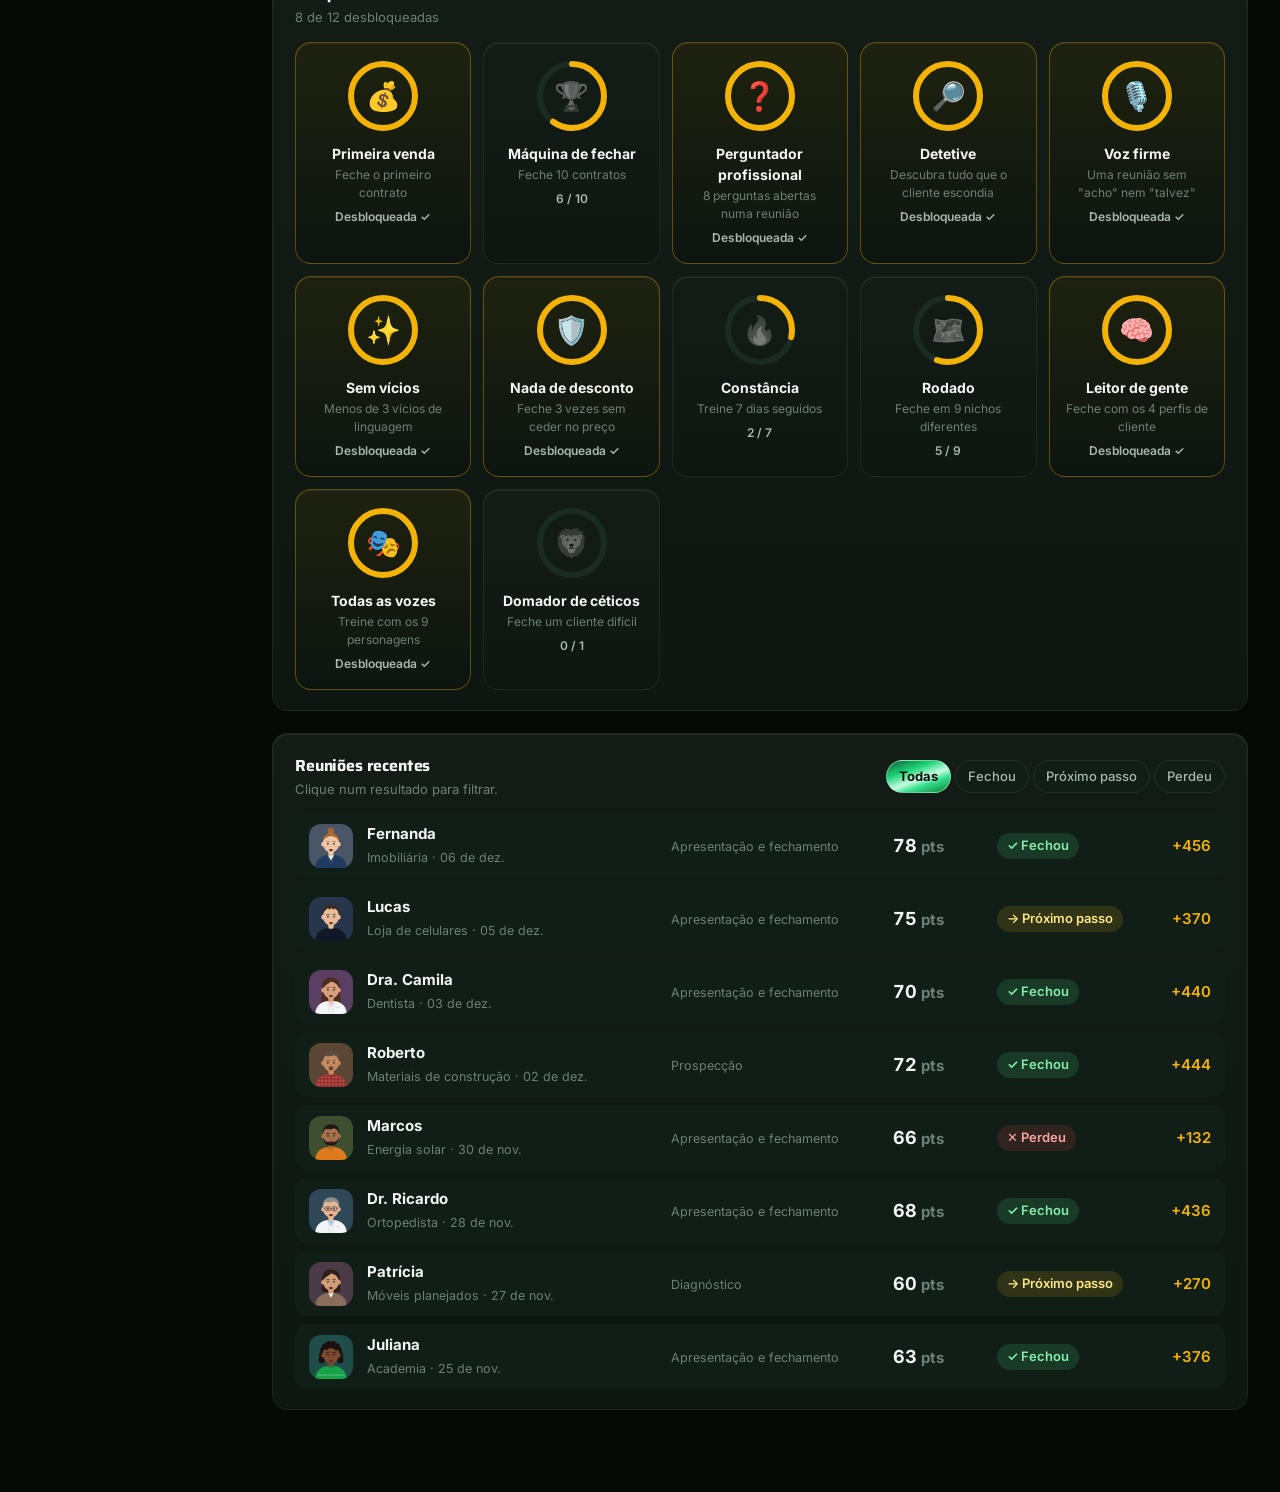
==== commit 6f637b32: "Acabamento metálico na marca e seta menor no símbolo Verde cromado no símbolo, botões e faixas, nome" ====
--- a/prototipo/index.html
+++ b/prototipo/index.html
@@ -299,7 +299,8 @@
 
   // Topo
   const hora = new Date().getHours();
-  $("saudacao").textContent = `${hora < 12 ? "Bom dia" : hora < 18 ? "Boa tarde" : "Boa noite"}, ${PERFIL.nome} 👋`;
+  $("saudacao").textContent = `${hora < 12 ? "Bom dia" : hora < 18 ? "Boa tarde" : "Boa noite"}, ${PERFIL.nome} `;
+  $("saudacao").insertAdjacentHTML("beforeend", '<span class="emoji">👋</span>');
   $("frase").textContent = est.nivel.proximo
     ? `Faltam ${fmt(est.nivel.faltam)} XP para você virar ${est.nivel.proximo}.`
     : "Você chegou ao nível máximo. Lenda!";
--- a/prototipo/estilo.css
+++ b/prototipo/estilo.css
@@ -16,6 +16,10 @@
   --marca-2: #0f9f52;
   --marca-escura: #0b4d2a;
   --gradiente: linear-gradient(135deg, #22e07f 0%, #0f9f52 100%);
+  /* Acabamento metálico: verde cromado e prata escovada. */
+  --metal: linear-gradient(160deg, #0b5c30 0%, #1fd57a 26%, #c9fbe0 44%, #34e08b 56%, #11843f 78%, #0a4a27 100%);
+  --prata: linear-gradient(180deg, #ffffff 0%, #e3ebe6 38%, #8f9e96 52%, #d4ddd8 66%, #ffffff 100%);
+  --borda-metal: linear-gradient(135deg, rgba(255,255,255,.22), rgba(255,255,255,.04) 40%, rgba(31,213,122,.18) 100%);
   --ouro: #f5b301;
   --serie-1: #22e07f;
   --bom: #4ade80;
@@ -42,21 +46,25 @@
 body::before, body::after {
   content: ""; position: fixed; width: 340px; height: 340px; pointer-events: none; z-index: -1; opacity: .55;
 }
-body::before { top: 0; left: 0; background: linear-gradient(135deg, #0f9f52 0 18%, transparent 18% 24%, #0b4d2a 24% 32%, transparent 32%); }
-body::after { bottom: 0; right: 0; background: linear-gradient(315deg, #0f9f52 0 18%, transparent 18% 24%, #0b4d2a 24% 32%, transparent 32%); }
+body::before { top: 0; left: 0; background: linear-gradient(135deg, #0a4a27 0, #19b964 8%, #a8f7cd 12%, #14a057 14%, #0c6a36 18%, transparent 18% 24%, #0b4d2a 24%, #16774a 28%, #0b4d2a 32%, transparent 32%); }
+body::after { bottom: 0; right: 0; background: linear-gradient(315deg, #0a4a27 0, #19b964 8%, #a8f7cd 12%, #14a057 14%, #0c6a36 18%, transparent 18% 24%, #0b4d2a 24%, #16774a 28%, #0b4d2a 32%, transparent 32%); }
 
 h1, h2, h3, h4 { font-family: var(--titulo); letter-spacing: -.01em; }
+h1 { background: var(--prata); -webkit-background-clip: text; background-clip: text; color: transparent; }
+h1 .emoji { color: initial; }
 button { font: inherit; color: inherit; cursor: pointer; }
 a { color: inherit; text-decoration: none; }
 
-.wordmark { font-family: Michroma, var(--titulo); font-size: 17px; letter-spacing: .06em; color: #fff; position: relative; padding-right: 8px; }
-.wordmark::after { content: ""; position: absolute; right: 0; top: 2px; width: 5px; height: 7px; background: var(--marca); transform: skewX(-30deg); }
+.wordmark { font-family: Michroma, var(--titulo); font-size: 17px; letter-spacing: .06em; position: relative; padding-right: 8px;
+  background: var(--prata); -webkit-background-clip: text; background-clip: text; color: transparent; filter: drop-shadow(0 1px 0 rgba(0,0,0,.6)); }
+.wordmark::after { content: ""; position: absolute; right: 0; top: 2px; width: 5px; height: 7px; background: var(--metal); transform: skewX(-30deg); }
 [data-marca="logo"] { display: inline-flex; align-items: center; gap: 10px; }
 
 .cartao-base {
   background: linear-gradient(180deg, rgba(255,255,255,.03), rgba(255,255,255,.005)), var(--superficie);
   border: 1px solid var(--borda);
   border-radius: var(--raio);
+  box-shadow: inset 0 1px 0 rgba(255,255,255,.07), inset 0 -1px 0 rgba(0,0,0,.4);
 }
 
 .chip {
@@ -66,16 +74,17 @@
   transition: background .15s, color .15s, border-color .15s;
 }
 .chip:hover { color: var(--texto); border-color: var(--borda-forte); }
-.chip.on { background: var(--marca); border-color: var(--marca); color: #04140b; font-weight: 600; }
+.chip.on { background: var(--metal); background-size: 160% 100%; border-color: rgba(201,251,224,.5); color: #03120a; font-weight: 700; text-shadow: 0 1px 0 rgba(255,255,255,.35); }
 
 .botao-principal {
   display: inline-flex; align-items: center; justify-content: center; gap: 10px;
   height: 52px; padding: 0 26px; border: 0; border-radius: 14px;
-  background: var(--gradiente); color: #04140b; font-weight: 800; font-size: 16px; font-family: var(--titulo); letter-spacing: .02em;
-  box-shadow: 0 8px 24px rgba(31, 213, 122, .28);
-  transition: transform .15s, box-shadow .15s;
+  background: var(--metal); background-size: 180% 100%; background-position: 0 0;
+  color: #03120a; font-weight: 800; font-size: 16px; font-family: var(--titulo); letter-spacing: .02em; text-shadow: 0 1px 0 rgba(255,255,255,.35);
+  box-shadow: 0 8px 24px rgba(31, 213, 122, .25), inset 0 1px 0 rgba(255,255,255,.55), inset 0 -2px 0 rgba(0,0,0,.25);
+  transition: transform .15s, box-shadow .15s, background-position .6s;
 }
-.botao-principal:hover { transform: translateY(-2px); box-shadow: 0 12px 30px rgba(31, 213, 122, .4); }
+.botao-principal:hover { transform: translateY(-2px); background-position: 100% 0; box-shadow: 0 12px 30px rgba(31, 213, 122, .38), inset 0 1px 0 rgba(255,255,255,.6), inset 0 -2px 0 rgba(0,0,0,.25); }
 .botao-principal:active { transform: translateY(0); }
 
 .status { display: inline-flex; align-items: center; gap: 6px; font-size: 13px; font-weight: 600; padding: 3px 10px; border-radius: 999px; }
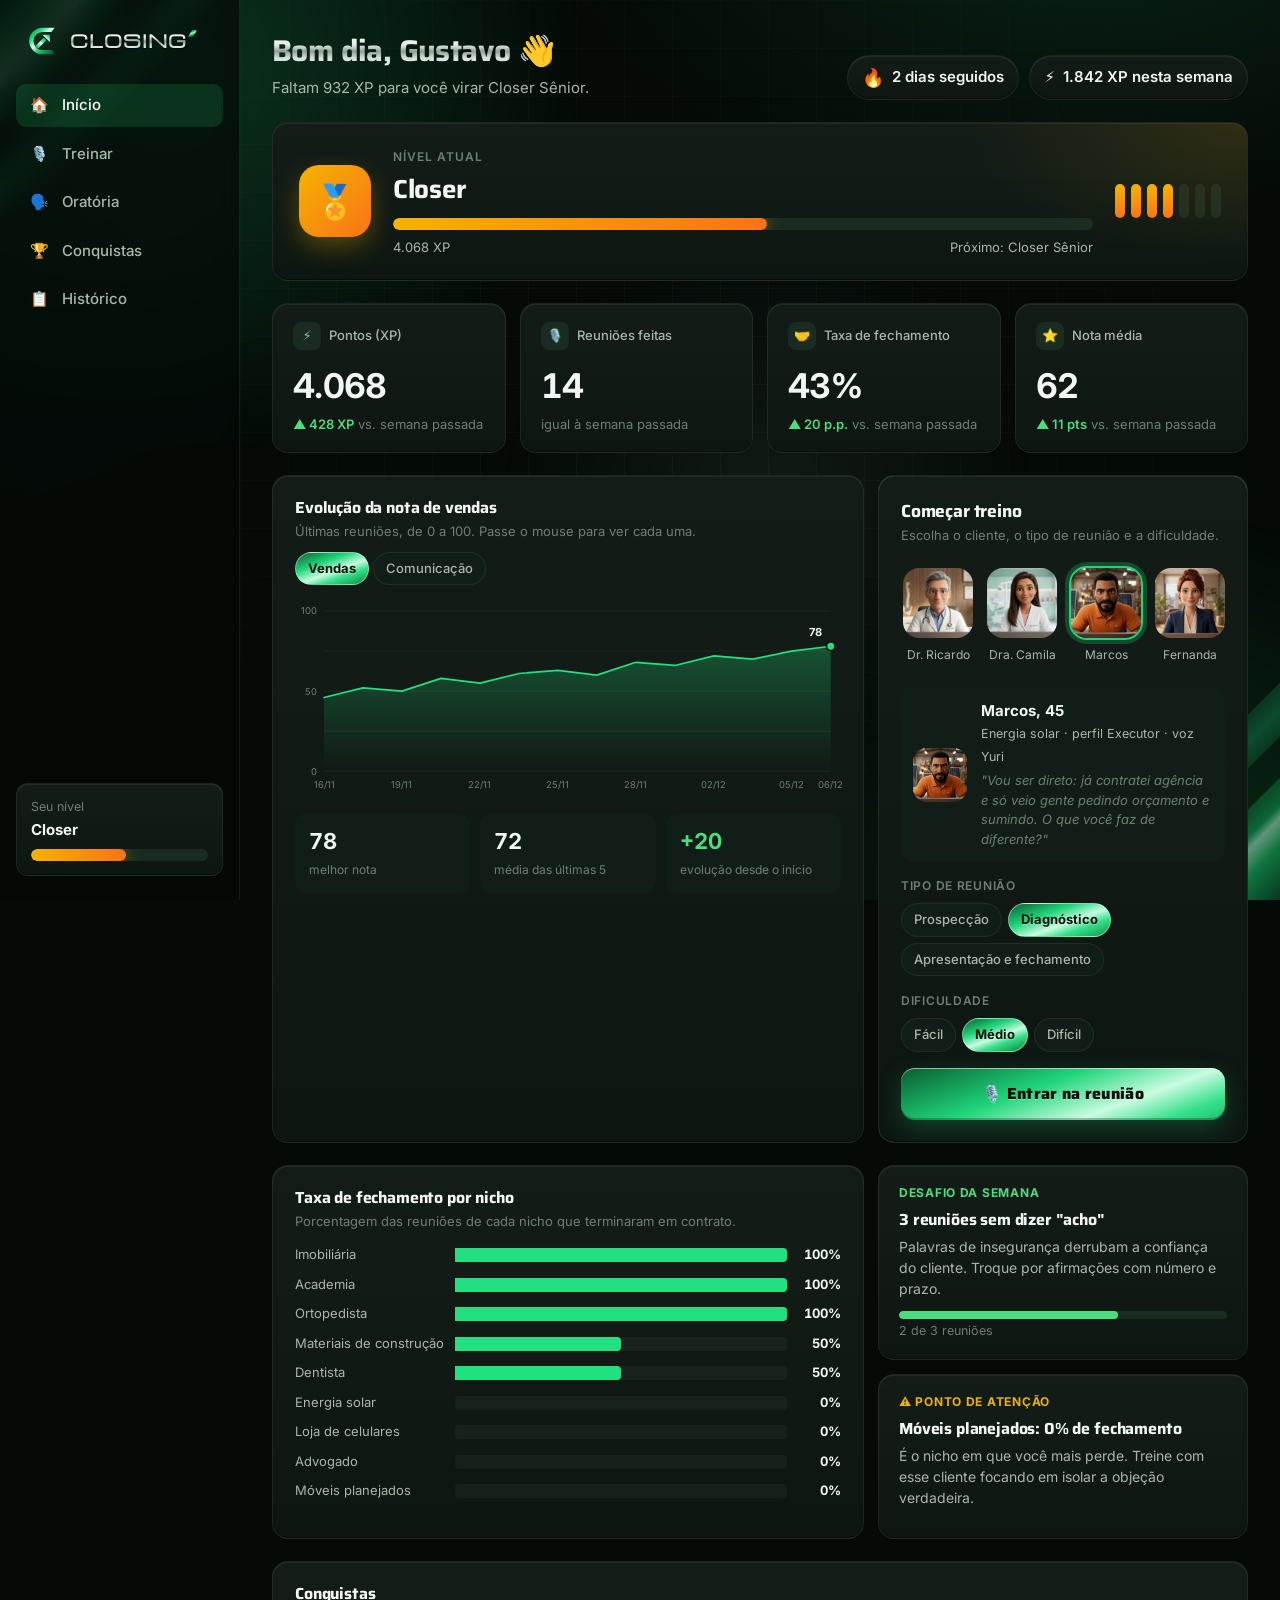
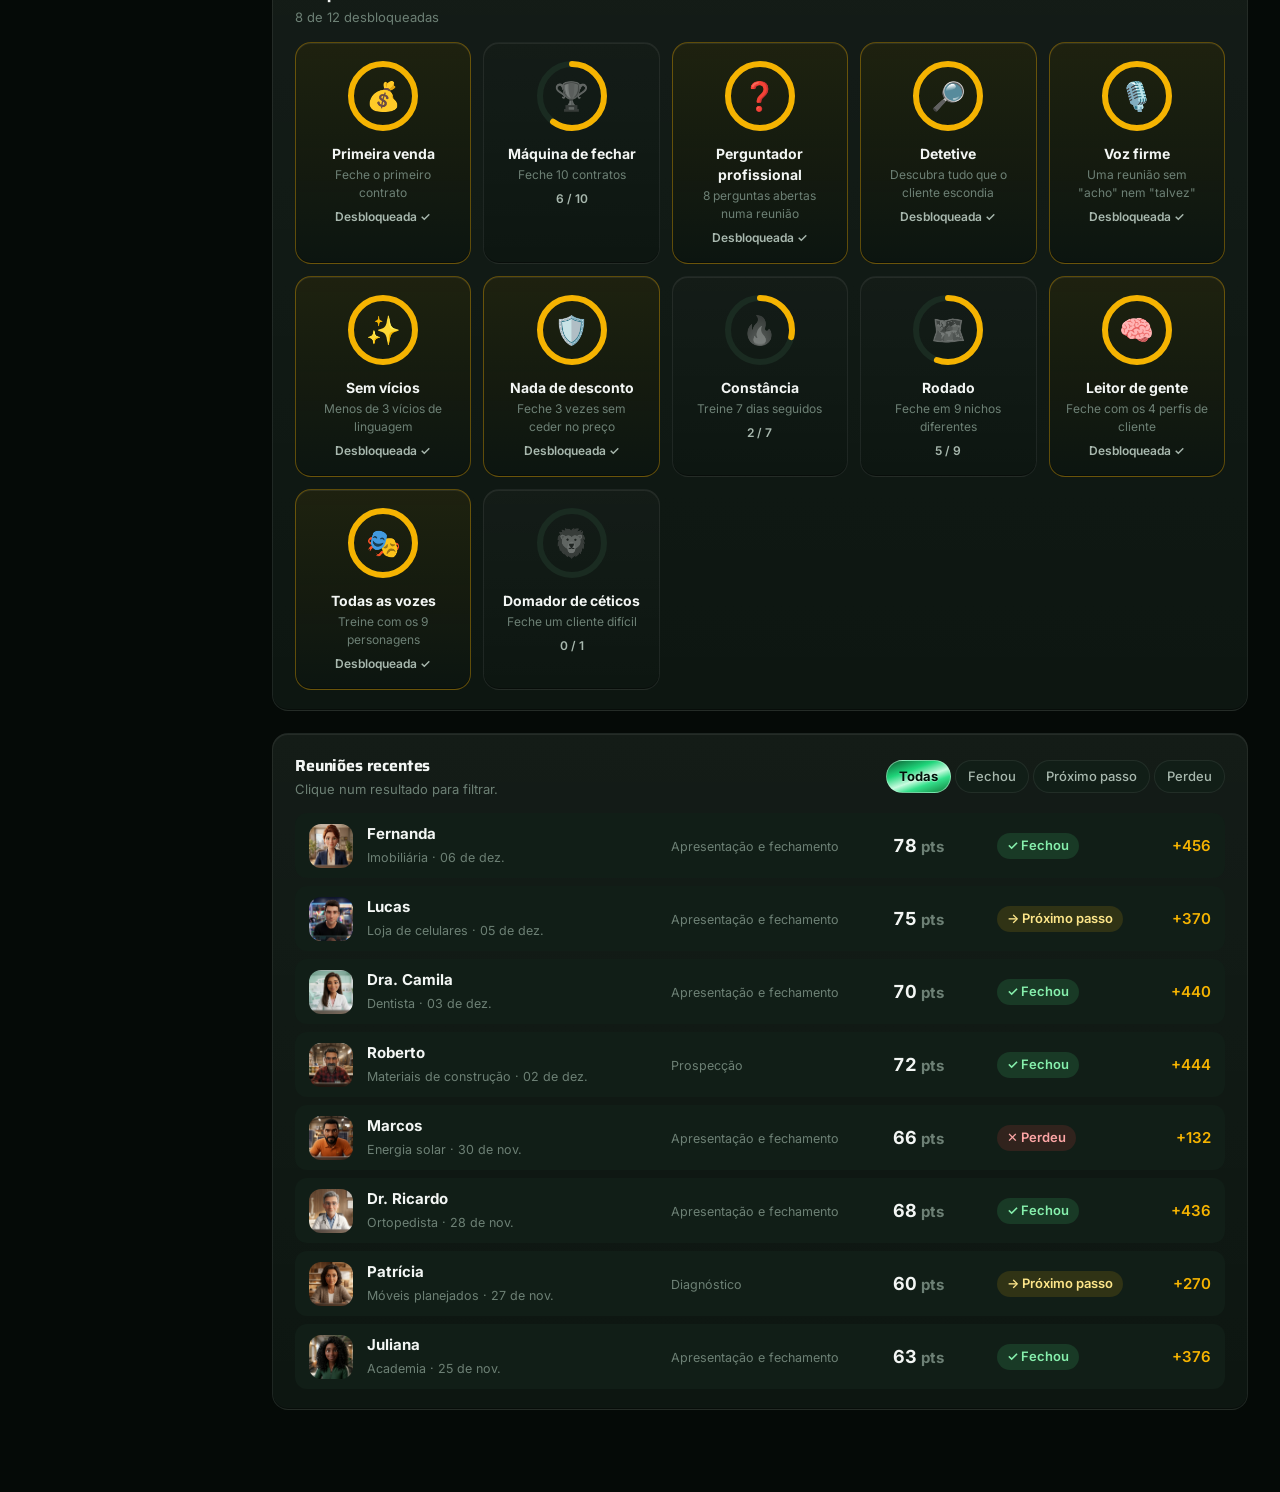
==== commit 5275fb6d: "Retratos dos personagens no estilo animação de cinema Retratos gerados no Google Flow para os 9 pers" ====
--- a/prototipo/index.html
+++ b/prototipo/index.html
@@ -409,7 +409,7 @@
   function mostrarEscolha() {
     document.querySelectorAll(".rosto").forEach((r) => r.classList.toggle("on", r.dataset.id === escolha.p));
     const p = pessoa(escolha.p);
-    $("escolhido").innerHTML = `<div class="foto">${desenharPersonagem(p)}</div><div><b>${p.nome}, ${p.idade}</b><small>${p.nicho} · perfil ${p.perfil} · voz ${p.voz}</small><p></p></div>`;
+    $("escolhido").innerHTML = `<div class="foto">${retratoPersonagem(p)}</div><div><b>${p.nome}, ${p.idade}</b><small>${p.nicho} · perfil ${p.perfil} · voz ${p.voz}</small><p></p></div>`;
     $("escolhido").querySelector("p").textContent = `"${p.fala}"`;
     document.querySelectorAll("#modos .chip").forEach((c) => c.classList.toggle("on", c.dataset.v === escolha.modo));
     document.querySelectorAll("#dificuldades .chip").forEach((c) => c.classList.toggle("on", c.dataset.v === escolha.dif));
@@ -418,7 +418,7 @@
   PERSONAGENS.forEach((p) => {
     const b = document.createElement("button");
     b.className = "rosto"; b.dataset.id = p.id; b.title = `${p.nome} · ${p.nicho}`;
-    b.innerHTML = `<div class="foto">${desenharPersonagem(p)}</div><small>${p.nome}</small>`;
+    b.innerHTML = `<div class="foto">${retratoPersonagem(p)}</div><small>${p.nome}</small>`;
     b.onclick = () => { escolha.p = p.id; mostrarEscolha(); };
     $("rostos").append(b);
   });
@@ -472,7 +472,7 @@
     $("lista").innerHTML = sel.length ? sel.map((r) => {
       const p = pessoa(r.personagem), res = DADOS.RESULTADOS[r.resultado];
       const data = new Date(r.data).toLocaleDateString("pt-BR", { day: "2-digit", month: "short" });
-      return `<div class="reuniao"><div class="foto">${desenharPersonagem(p)}</div>
+      return `<div class="reuniao"><div class="foto">${retratoPersonagem(p)}</div>
         <div><b>${p.nome}</b><small>${p.nicho} · ${data}</small></div>
         <div class="modo-r"><small>${DADOS.MODOS[r.modo]}</small></div>
         <div class="nota-r">${r.nota}<small> pts</small></div>
--- a/prototipo/estilo.css
+++ b/prototipo/estilo.css
@@ -49,6 +49,32 @@
 body::before { top: 0; left: 0; background: linear-gradient(135deg, #0a4a27 0, #19b964 8%, #a8f7cd 12%, #14a057 14%, #0c6a36 18%, transparent 18% 24%, #0b4d2a 24%, #16774a 28%, #0b4d2a 32%, transparent 32%); }
 body::after { bottom: 0; right: 0; background: linear-gradient(315deg, #0a4a27 0, #19b964 8%, #a8f7cd 12%, #14a057 14%, #0c6a36 18%, transparent 18% 24%, #0b4d2a 24%, #16774a 28%, #0b4d2a 32%, transparent 32%); }
 
+/* Fundo animado: luzes verdes que flutuam devagar, grade de fundo e um reflexo metálico passando. */
+.fundo-animado { position: fixed; inset: 0; z-index: -2; overflow: hidden; pointer-events: none; }
+.fundo-animado i { position: absolute; width: 70vmax; height: 70vmax; border-radius: 50%; will-change: transform; }
+.fundo-animado i:nth-child(1) { top: -30vmax; left: -20vmax; background: radial-gradient(circle, rgba(31,213,122,.20), transparent 62%); animation: deriva-1 26s ease-in-out infinite alternate; }
+.fundo-animado i:nth-child(2) { bottom: -35vmax; right: -25vmax; background: radial-gradient(circle, rgba(15,159,82,.24), transparent 62%); animation: deriva-2 32s ease-in-out infinite alternate; }
+.fundo-animado i:nth-child(3) { top: 20%; left: 35%; width: 50vmax; height: 50vmax; background: radial-gradient(circle, rgba(201,251,224,.07), transparent 60%); animation: deriva-3 38s ease-in-out infinite alternate; }
+.fundo-animado b {
+  position: absolute; inset: -48px;
+  background-image: linear-gradient(rgba(255,255,255,.028) 1px, transparent 1px), linear-gradient(90deg, rgba(255,255,255,.028) 1px, transparent 1px);
+  background-size: 48px 48px;
+  -webkit-mask-image: radial-gradient(ellipse at 50% 40%, #000 20%, transparent 75%); mask-image: radial-gradient(ellipse at 50% 40%, #000 20%, transparent 75%);
+  animation: grade 20s linear infinite;
+}
+.fundo-animado::after {
+  content: ""; position: absolute; inset: 0;
+  background: linear-gradient(115deg, transparent 42%, rgba(201,251,224,.045) 50%, transparent 58%);
+  background-size: 300% 100%; animation: reflexo 14s ease-in-out infinite;
+}
+@keyframes deriva-1 { to { transform: translate(28vmax, 18vmax) scale(1.15); } }
+@keyframes deriva-2 { to { transform: translate(-30vmax, -14vmax) scale(1.2); } }
+@keyframes deriva-3 { 0% { transform: translate(0, 0) scale(1); } 50% { transform: translate(-18vmax, 10vmax) scale(1.25); } 100% { transform: translate(12vmax, -12vmax) scale(.9); } }
+@keyframes grade { to { transform: translate(48px, 48px); } }
+@keyframes reflexo { 0% { background-position: 100% 0; } 60%, 100% { background-position: -50% 0; } }
+body::before, body::after { animation: faixas 6s ease-in-out infinite alternate; }
+@keyframes faixas { from { opacity: .4; } to { opacity: .7; } }
+
 h1, h2, h3, h4 { font-family: var(--titulo); letter-spacing: -.01em; }
 h1 { background: var(--prata); -webkit-background-clip: text; background-clip: text; color: transparent; }
 h1 .emoji { color: initial; }
@@ -99,3 +125,25 @@
 @media (prefers-reduced-motion: reduce) {
   *, *::before, *::after { animation-duration: .01ms !important; transition-duration: .01ms !important; }
 }
+
+/* Personagens: respiram, mexem a cabeça, piscam, olham em volta e falam. */
+.personagem .p-camada { transform: translate(calc(var(--px, 0) * var(--d) * 1.6px), calc(var(--py, 0) * var(--d) * 1.1px)); transition: transform .3s ease-out; }
+.personagem .p-respira { transform-box: view-box; transform-origin: 100px 200px; animation: respirar 4.6s ease-in-out infinite; }
+.personagem .p-cabeca { transform-box: view-box; transform-origin: 100px 140px; animation: cabeca 7.5s ease-in-out infinite; }
+.personagem .p-olhos { transform-box: fill-box; transform-origin: center; animation: piscar 5s infinite; }
+.personagem .p-pupila { animation: olhar 9s ease-in-out infinite; }
+.personagem .boca-aberta { transform-box: fill-box; transform-origin: 50% 20%; opacity: 0; }
+.falando .personagem .boca-fechada { opacity: 0; }
+.falando .personagem .boca-aberta { opacity: 1; animation: falar .17s infinite alternate ease-in-out; }
+.falando .personagem .p-cabeca { animation: cabeca-fala 1.7s ease-in-out infinite; }
+.falando .personagem .p-sobrancelhas { animation: sobrancelha 1.3s ease-in-out infinite; }
+@keyframes respirar { 50% { transform: scale(1.012, 1.022); } }
+@keyframes cabeca { 0%, 100% { transform: rotate(0) translateY(0); } 25% { transform: rotate(1.8deg) translateY(-.6px); } 60% { transform: rotate(-1.3deg) translateY(.5px); } }
+@keyframes cabeca-fala { 0%, 100% { transform: rotate(-.8deg) translateY(0); } 30% { transform: rotate(1.4deg) translateY(-1.4px); } 65% { transform: rotate(-1.6deg) translateY(.8px); } }
+@keyframes piscar { 0%, 93%, 100% { transform: scaleY(1); } 96% { transform: scaleY(.08); } }
+@keyframes olhar { 0%, 30% { transform: translate(0, 0); } 36%, 55% { transform: translate(1.6px, 0); } 61%, 76% { transform: translate(-1.5px, .4px); } 82%, 100% { transform: translate(0, 0); } }
+@keyframes sobrancelha { 0%, 100% { transform: translateY(0); } 30% { transform: translateY(-1.8px); } }
+@keyframes falar { from { transform: scaleY(.2); } to { transform: scaleY(1.05); } }
+
+/* Retrato dos personagens (foto no estilo de animação) */
+.retrato { display: block; width: 100%; height: 100%; object-fit: cover; object-position: 50% 28%; }
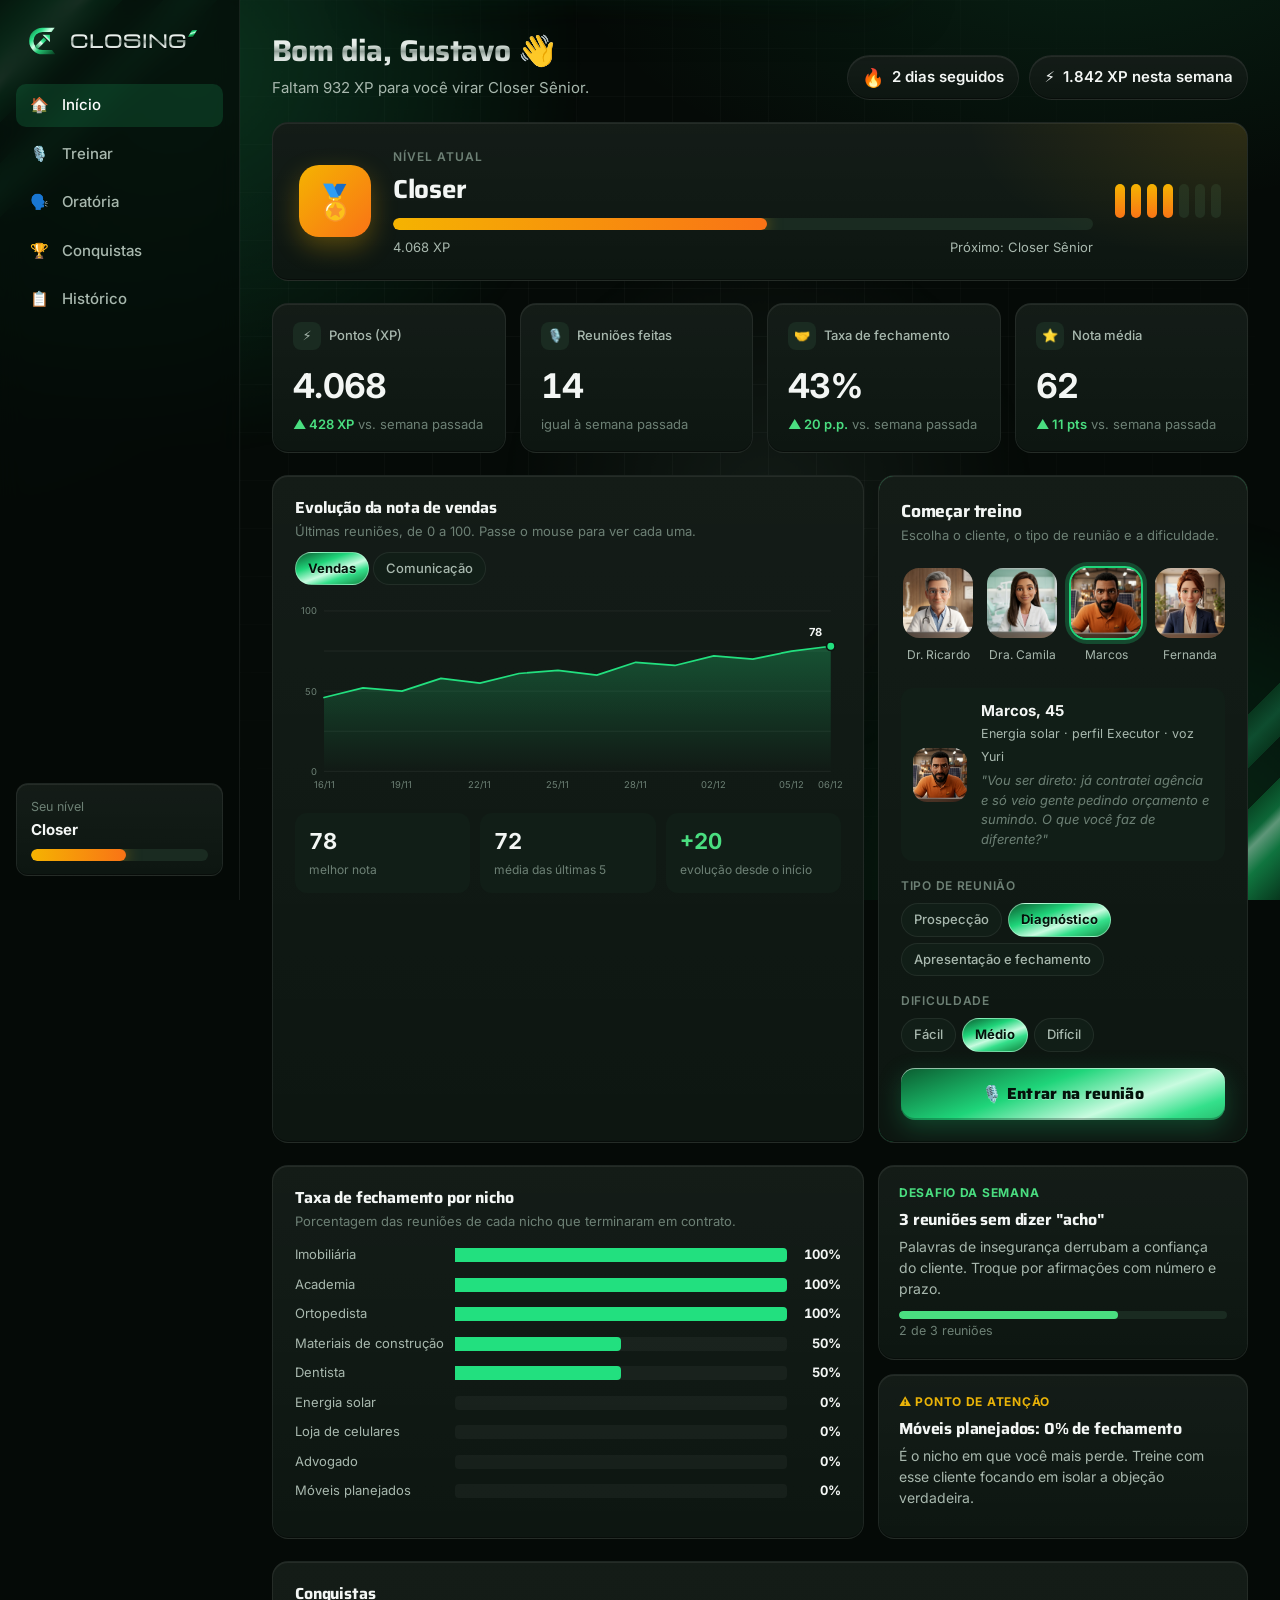
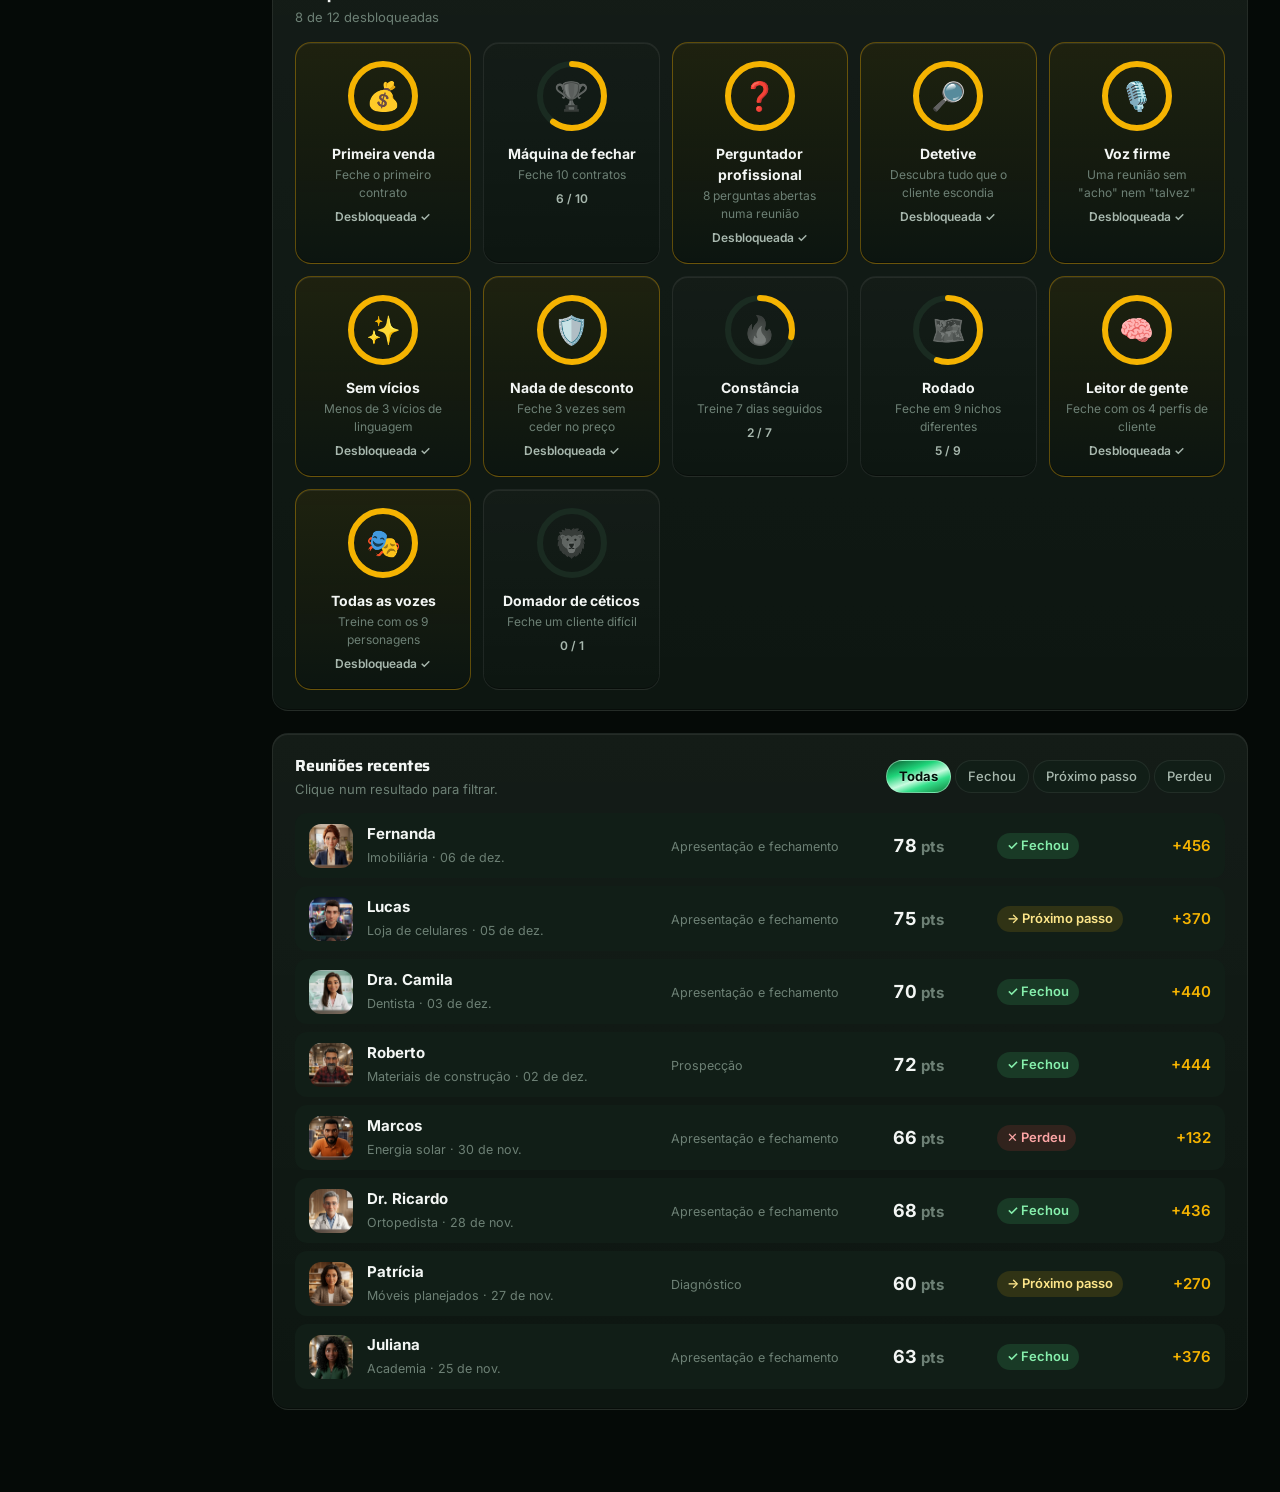
==== commit 2dd51ba4: "Reunião começa sozinha com o cliente falando e contrato fechado volta ao início - A sala abre, conta" ====
--- a/prototipo/index.html
+++ b/prototipo/index.html
@@ -287,11 +287,46 @@
   </main>
 </div>
 
+<style>
+  .parabens { position: fixed; top: 18px; left: 50%; z-index: 50; display: flex; align-items: center; gap: 14px; width: min(520px, calc(100% - 32px));
+    padding: 16px 18px; border-radius: 16px; background: linear-gradient(135deg, rgba(31,213,122,.22), rgba(5,10,7,.96) 60%); border: 1px solid var(--marca);
+    box-shadow: 0 18px 50px rgba(0,0,0,.5), 0 0 40px rgba(31,213,122,.25); transform: translate(-50%, -140%); transition: transform .5s cubic-bezier(.2,.9,.2,1.2); }
+  .parabens.on { transform: translate(-50%, 0); }
+  .parabens-icone { font-size: 34px; animation: pular-trofeu 1s ease-in-out infinite alternate; }
+  .parabens-txt { display: grid; gap: 2px; flex: 1; }
+  .parabens-txt b { font: 700 20px/1.2 Saira, Inter, sans-serif; color: var(--marca); }
+  .parabens-txt span { color: var(--texto); font-weight: 600; }
+  .parabens-txt small { color: var(--texto-3); }
+  .parabens button { background: none; border: 0; color: var(--texto-2); font-size: 24px; cursor: pointer; align-self: flex-start; }
+  @keyframes pular-trofeu { to { transform: translateY(-4px) rotate(-6deg); } }
+</style>
+<div class="parabens" id="parabens" role="status" aria-live="polite" hidden>
+  <div class="parabens-icone">🏆</div>
+  <div class="parabens-txt"><b id="parabens-titulo"></b><span id="parabens-texto"></span><small id="parabens-detalhe"></small></div>
+  <button id="parabens-fechar" aria-label="Fechar aviso">×</button>
+</div>
+
 <script src="marca.js"></script>
 <script src="personagens.js"></script>
 <script src="dados.js"></script>
 <script>
   const $ = (id) => document.getElementById(id);
+
+  // Parabéns quando você volta de uma reunião com contrato fechado.
+  (function mostrarParabens() {
+    let aviso = null;
+    try { aviso = JSON.parse(sessionStorage.getItem("closing:aviso")); sessionStorage.removeItem("closing:aviso"); } catch {}
+    if (!aviso) return;
+    $("parabens-titulo").textContent = aviso.titulo;
+    $("parabens-texto").textContent = aviso.texto;
+    $("parabens-detalhe").textContent = aviso.detalhe + (aviso.conquistas?.length ? ` · 🏅 ${aviso.conquistas.join(", ")}` : "");
+    const caixa = $("parabens");
+    caixa.hidden = false;
+    void caixa.offsetWidth; setTimeout(() => caixa.classList.add("on"), 60);
+    const fechar = () => { caixa.classList.remove("on"); setTimeout(() => (caixa.hidden = true), 500); };
+    $("parabens-fechar").onclick = fechar;
+    setTimeout(fechar, 7000);
+  })();
   const historico = DADOS.carregar();
   const est = DADOS.estatisticas(historico);
   const pessoa = (id) => PERSONAGENS.find((p) => p.id === id);
